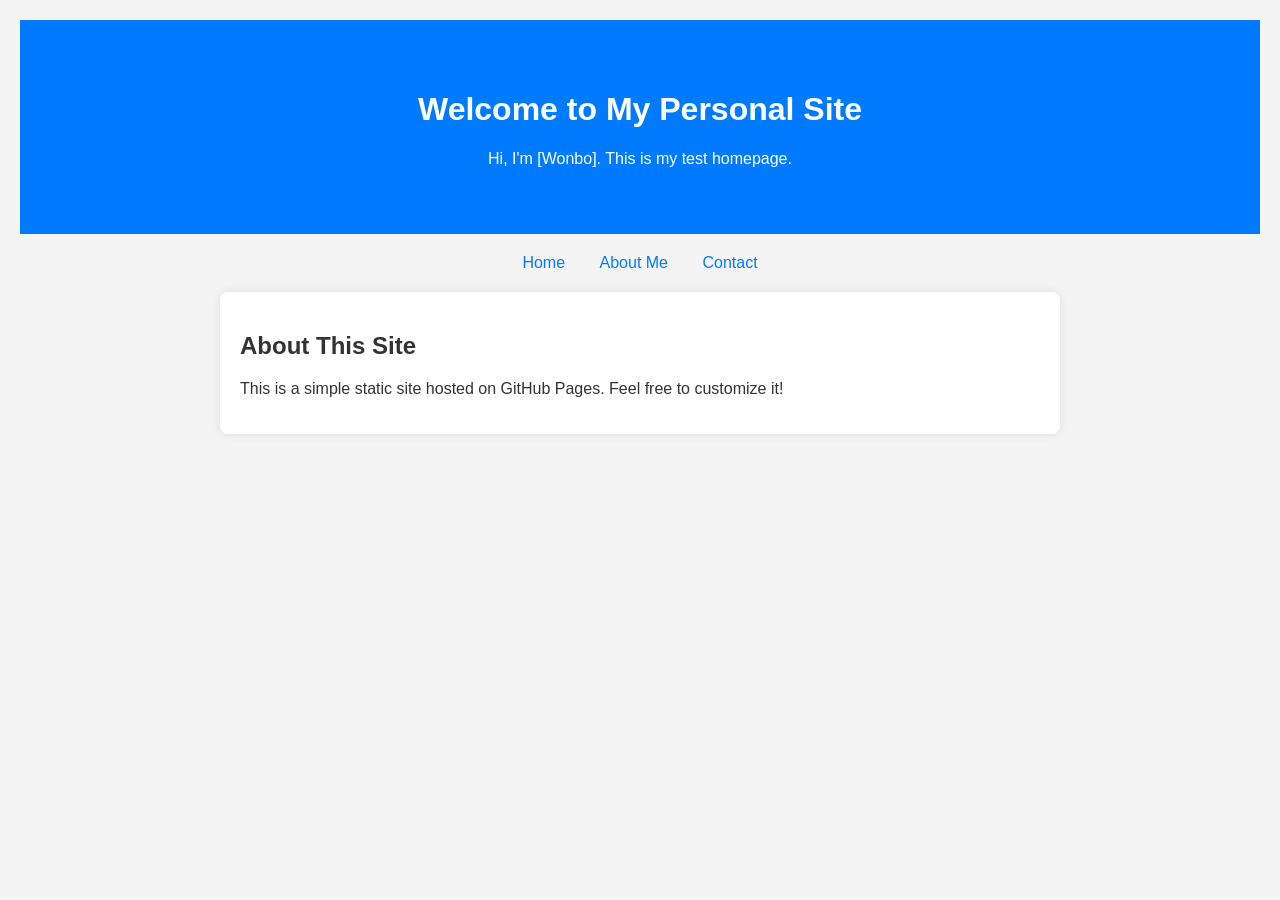
==== index.html @ 9be0847a "Initial commit: Added homepage and about page" ====
<!DOCTYPE html>
<html lang="en">
<head>
    <meta charset="UTF-8">
    <meta name="viewport" content="width=device-width, initial-scale=1.0">
    <title>My Personal Homepage</title>
    <style>
        body {
            font-family: Arial, sans-serif;
            margin: 0;
            padding: 20px;
            background-color: #f4f4f4;
            color: #333;
        }
        header {
            text-align: center;
            padding: 50px;
            background-color: #007bff;
            color: white;
        }
        nav {
            text-align: center;
            margin: 20px 0;
        }
        nav a {
            margin: 0 15px;
            text-decoration: none;
            color: #007bff;
        }
        section {
            max-width: 800px;
            margin: 0 auto;
            padding: 20px;
            background: white;
            border-radius: 8px;
            box-shadow: 0 0 10px rgba(0,0,0,0.1);
        }
    </style>
</head>
<body>
    <header>
        <h1>Welcome to My Personal Site</h1>
        <p>Hi, I'm [Wonbo]. This is my test homepage.</p>
    </header>
    <nav>
        <a href="index.html">Home</a>
        <a href="about.html">About Me</a>
        <a href="contact.html">Contact</a>
    </nav>
    <section>
        <h2>About This Site</h2>
        <p>This is a simple static site hosted on GitHub Pages. Feel free to customize it!</p>
    </section>
</body>
</html>
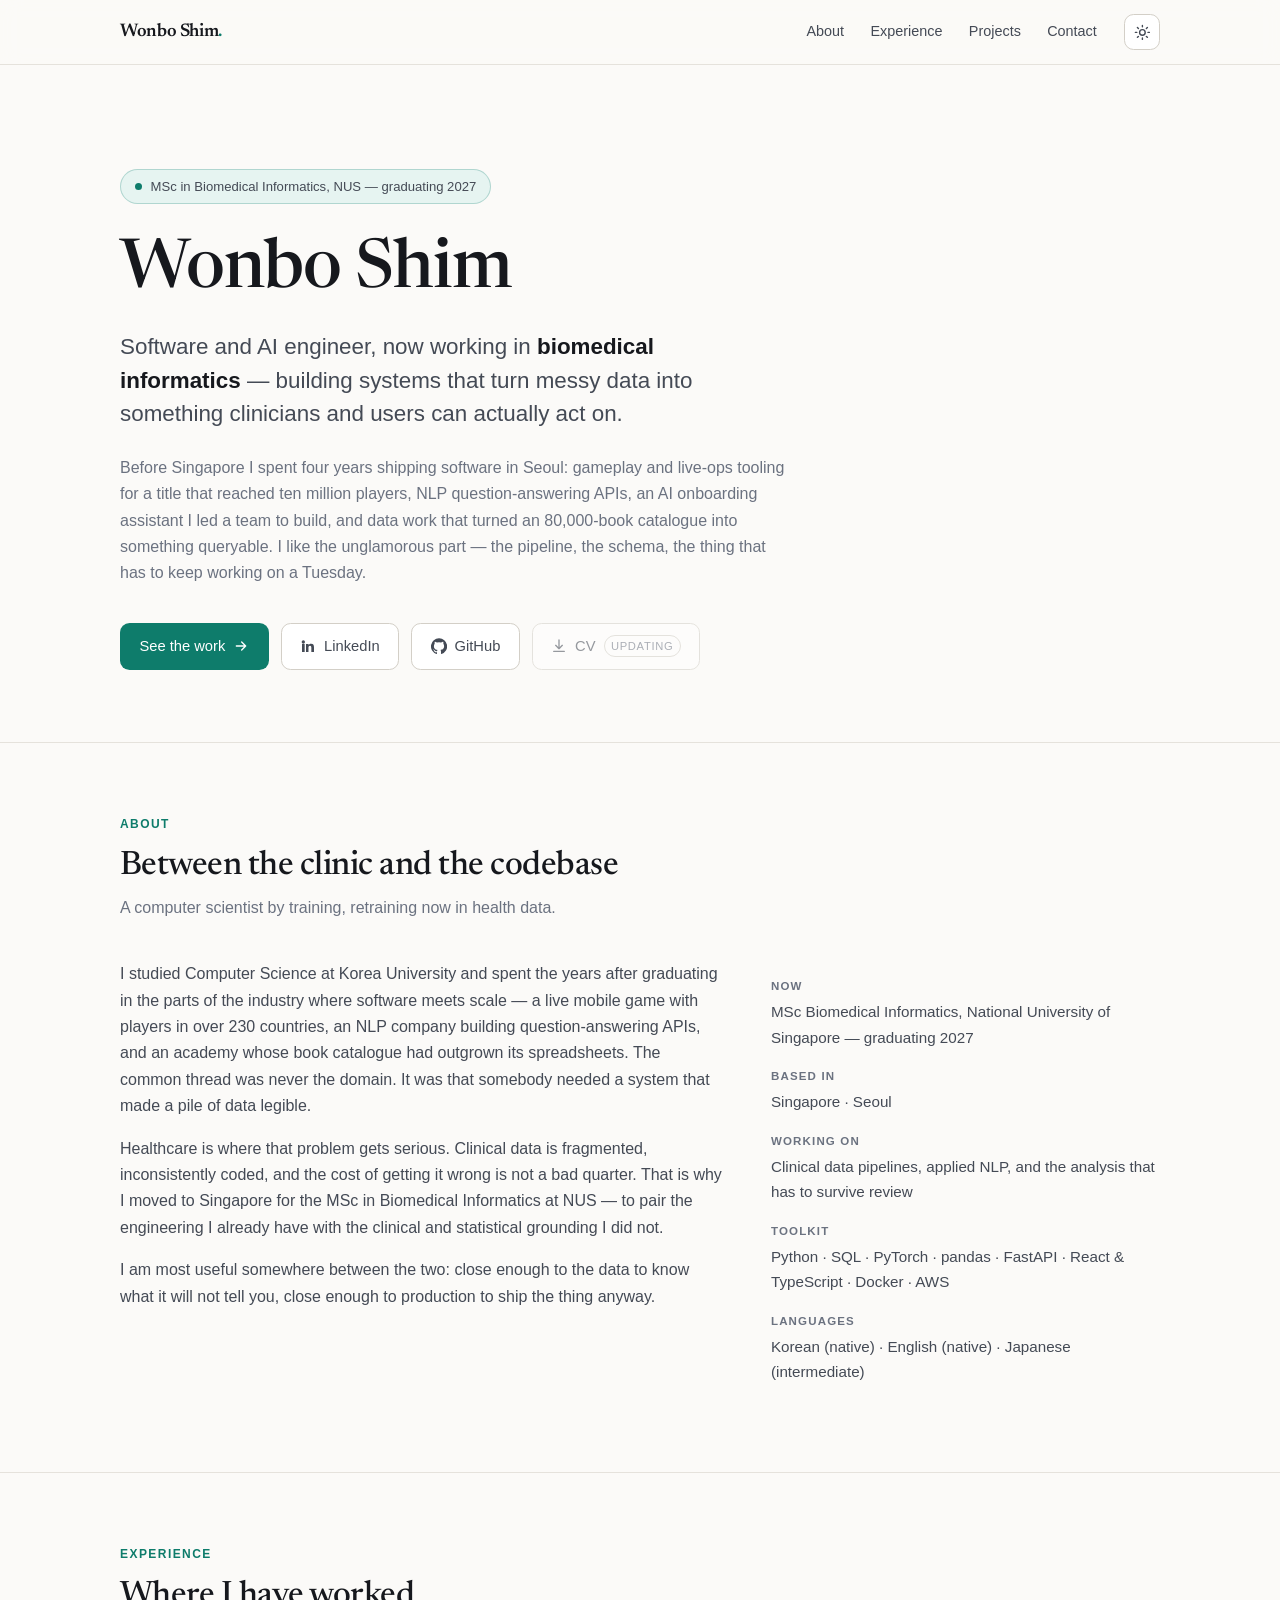
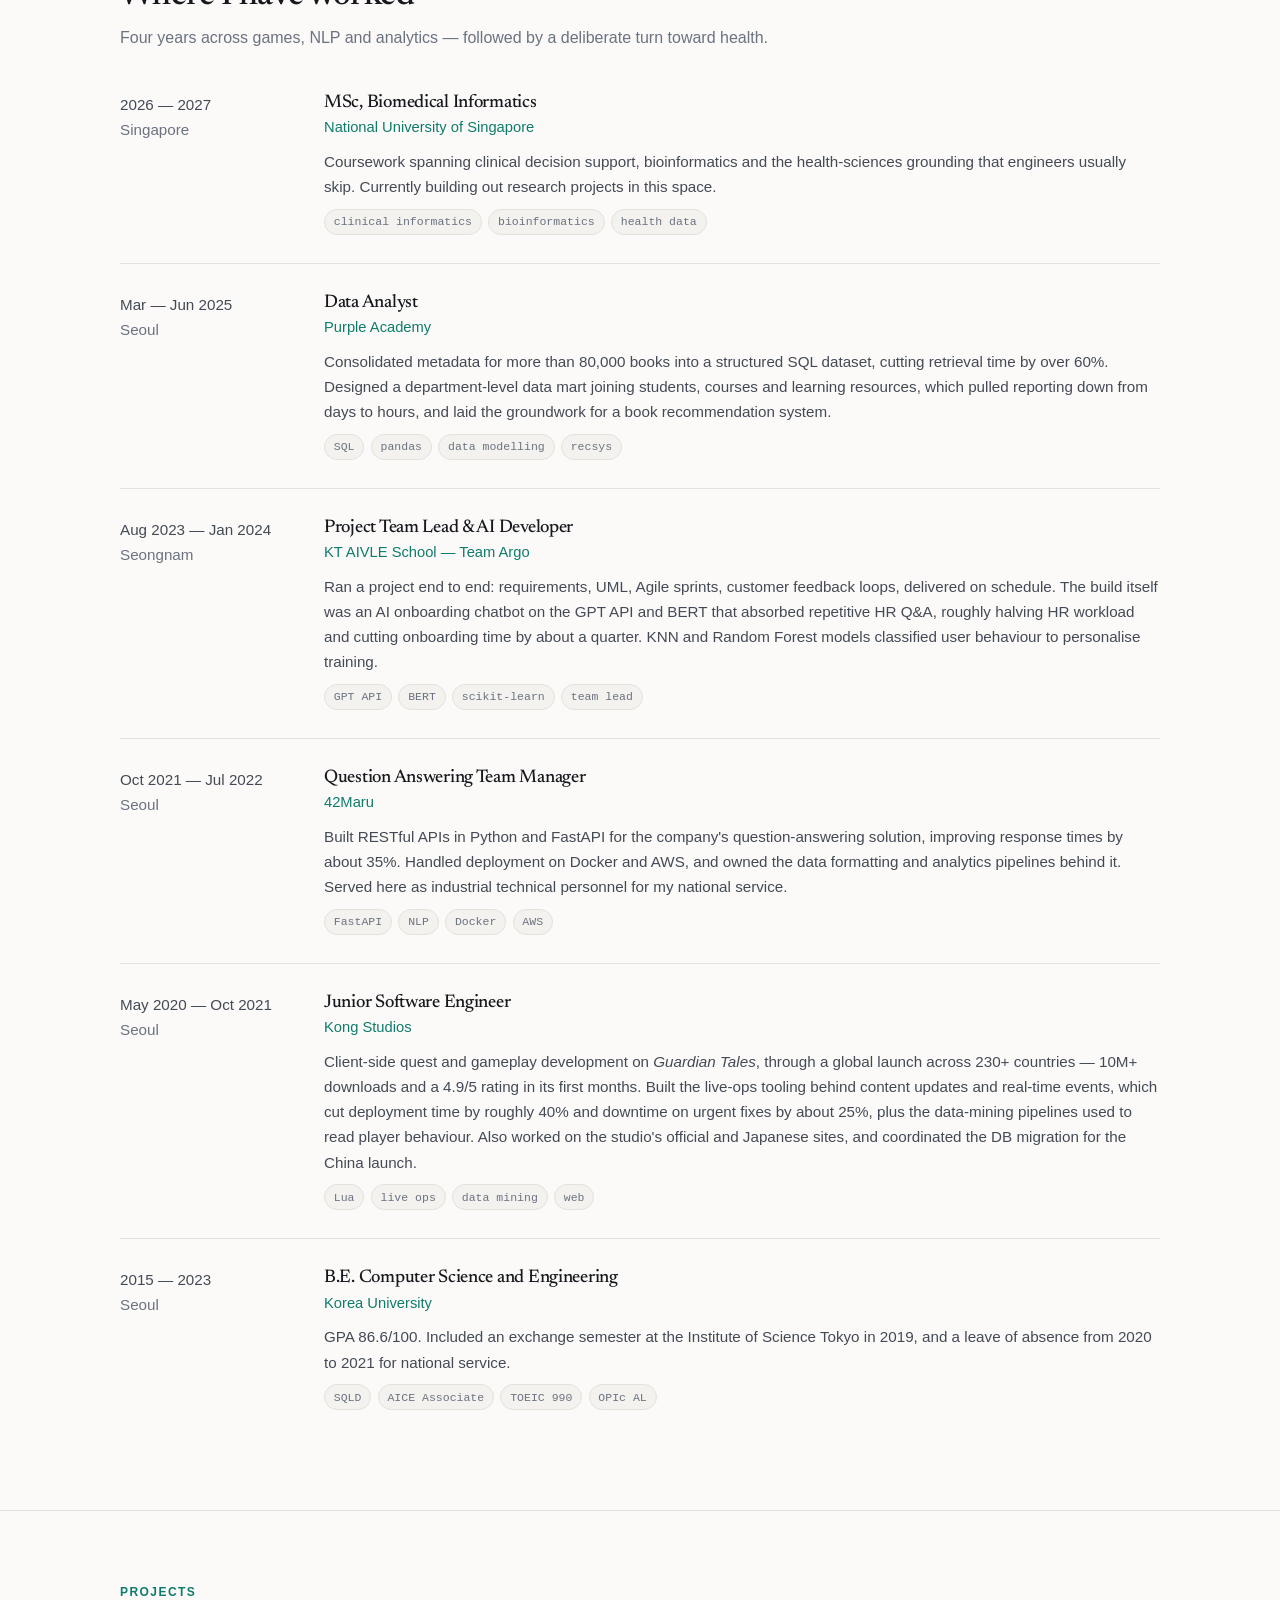
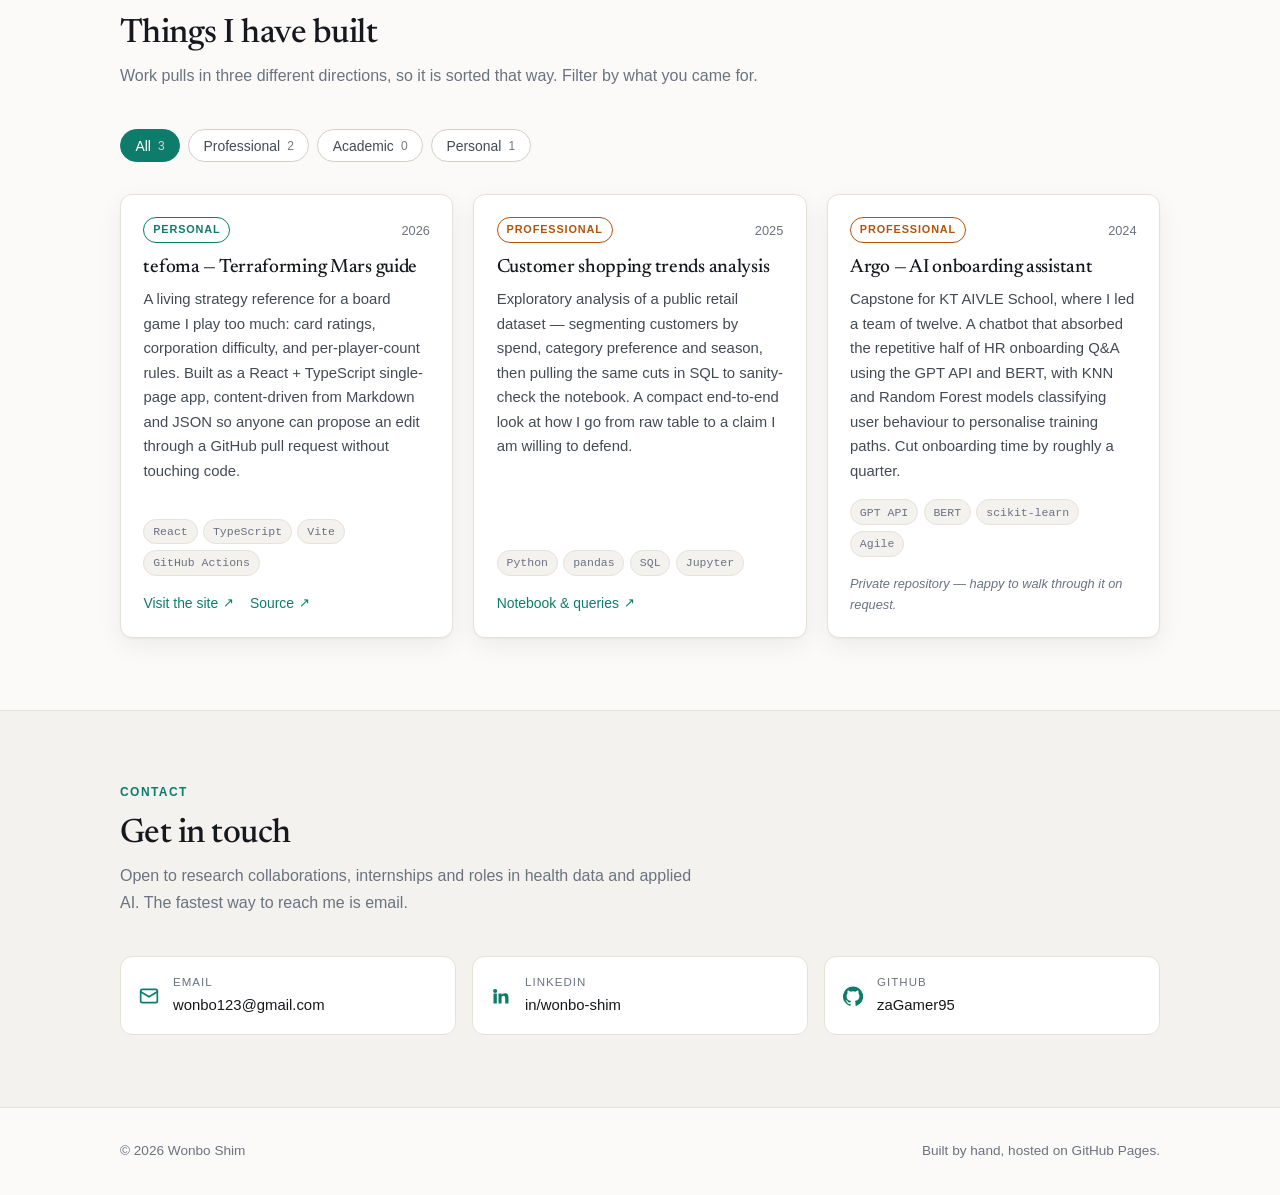
==== commit b49cb3d9: "Replace placeholder site with a real landing page The repo was still serving the GitHub Pages sample" ====
--- a/index.html
+++ b/index.html
@@ -1,55 +1,371 @@
 <!DOCTYPE html>
-<html lang="en">
+<html lang="en" data-theme="">
 <head>
-    <meta charset="UTF-8">
-    <meta name="viewport" content="width=device-width, initial-scale=1.0">
-    <title>My Personal Homepage</title>
-    <style>
-        body {
-            font-family: Arial, sans-serif;
-            margin: 0;
-            padding: 20px;
-            background-color: #f4f4f4;
-            color: #333;
-        }
-        header {
-            text-align: center;
-            padding: 50px;
-            background-color: #007bff;
-            color: white;
-        }
-        nav {
-            text-align: center;
-            margin: 20px 0;
-        }
-        nav a {
-            margin: 0 15px;
-            text-decoration: none;
-            color: #007bff;
-        }
-        section {
-            max-width: 800px;
-            margin: 0 auto;
-            padding: 20px;
-            background: white;
-            border-radius: 8px;
-            box-shadow: 0 0 10px rgba(0,0,0,0.1);
-        }
-    </style>
+<meta charset="UTF-8">
+<meta name="viewport" content="width=device-width, initial-scale=1.0">
+<title>Wonbo Shim — Software &amp; AI Engineer, Biomedical Informatics</title>
+<meta name="description" content="Wonbo Shim — software and AI engineer, currently an MSc student in Biomedical Informatics at the National University of Singapore. Projects, experience and contact.">
+<meta name="author" content="Wonbo Shim">
+<link rel="canonical" href="https://wonbo.site/">
+
+<meta property="og:type" content="website">
+<meta property="og:url" content="https://wonbo.site/">
+<meta property="og:title" content="Wonbo Shim — Software &amp; AI Engineer, Biomedical Informatics">
+<meta property="og:description" content="Software and AI engineer, currently an MSc student in Biomedical Informatics at NUS. Projects, experience and contact.">
+<meta name="twitter:card" content="summary">
+
+<link rel="icon" href="data:image/svg+xml,<svg xmlns='http://www.w3.org/2000/svg' viewBox='0 0 100 100'><rect width='100' height='100' rx='22' fill='%230e7c6b'/><text x='50' y='71' font-size='58' font-family='Georgia,serif' fill='white' text-anchor='middle'>W</text></svg>">
+
+<link rel="preconnect" href="https://fonts.googleapis.com">
+<link rel="preconnect" href="https://fonts.gstatic.com" crossorigin>
+<link href="https://fonts.googleapis.com/css2?family=Newsreader:opsz,wght@6..72,400;6..72,500;6..72,600&display=swap" rel="stylesheet">
+<link rel="stylesheet" href="style.css">
+
+<script>
+  /* Apply the saved theme before first paint so the page never flashes. */
+  try {
+    var t = localStorage.getItem('theme');
+    if (t === 'dark' || t === 'light') document.documentElement.dataset.theme = t;
+  } catch (e) {}
+</script>
 </head>
+
 <body>
-    <header>
-        <h1>Welcome to My Personal Site</h1>
-        <p>Hi, I'm [Wonbo]. This is my test homepage.</p>
-    </header>
-    <nav>
-        <a href="index.html">Home</a>
-        <a href="about.html">About Me</a>
-        <a href="contact.html">Contact</a>
+<a class="skip" href="#main">Skip to content</a>
+
+<header class="site-header">
+  <div class="wrap">
+    <a class="wordmark" href="/">Wonbo Shim<span class="dot">.</span></a>
+    <nav class="site-nav" aria-label="Primary">
+      <a href="#about">About</a>
+      <a href="#experience" data-optional>Experience</a>
+      <a href="#projects">Projects</a>
+      <a href="#contact">Contact</a>
     </nav>
-    <section>
-        <h2>About This Site</h2>
-        <p>This is a simple static site hosted on GitHub Pages. Feel free to customize it!</p>
-    </section>
+    <button class="theme-toggle" type="button" id="theme-toggle" aria-label="Switch between light and dark theme">
+      <svg class="icon-sun" viewBox="0 0 24 24" fill="none" stroke="currentColor" stroke-width="2" stroke-linecap="round" aria-hidden="true"><circle cx="12" cy="12" r="4"/><path d="M12 2v2M12 20v2M4.9 4.9l1.4 1.4M17.7 17.7l1.4 1.4M2 12h2M20 12h2M4.9 19.1l1.4-1.4M17.7 6.3l1.4-1.4"/></svg>
+      <svg class="icon-moon" viewBox="0 0 24 24" fill="none" stroke="currentColor" stroke-width="2" stroke-linecap="round" stroke-linejoin="round" aria-hidden="true"><path d="M21 12.8A9 9 0 1 1 11.2 3a7 7 0 0 0 9.8 9.8z"/></svg>
+    </button>
+  </div>
+</header>
+
+<main id="main">
+
+  <!-- ── hero ──────────────────────────────────────────── -->
+  <section class="hero">
+    <div class="wrap">
+      <p class="hero-status">
+        <span class="pulse" aria-hidden="true"></span>
+        MSc in Biomedical Informatics, NUS — graduating 2027
+      </p>
+
+      <h1>Wonbo Shim</h1>
+
+      <p class="hero-headline">
+        Software and AI engineer, now working in <strong>biomedical informatics</strong> —
+        building systems that turn messy data into something clinicians and users
+        can actually act on.
+      </p>
+
+      <p class="hero-intro">
+        Before Singapore I spent four years shipping software in Seoul: gameplay and
+        live-ops tooling for a title that reached ten million players, NLP question-answering
+        APIs, an AI onboarding assistant I led a team to build, and data work that turned
+        an 80,000-book catalogue into something queryable. I like the unglamorous part —
+        the pipeline, the schema, the thing that has to keep working on a Tuesday.
+      </p>
+
+      <div class="hero-actions">
+        <a class="btn btn-primary" href="#projects">
+          See the work
+          <svg viewBox="0 0 24 24" fill="none" stroke="currentColor" stroke-width="2" stroke-linecap="round" stroke-linejoin="round" aria-hidden="true"><path d="M5 12h14M13 6l6 6-6 6"/></svg>
+        </a>
+        <a class="btn btn-ghost" href="https://www.linkedin.com/in/wonbo-shim/" target="_blank" rel="noopener">
+          <svg viewBox="0 0 24 24" fill="currentColor" aria-hidden="true"><path d="M4.98 3.5a2.5 2.5 0 1 1 0 5 2.5 2.5 0 0 1 0-5zM3 9h4v12H3zM9 9h3.8v1.7h.05c.53-1 1.83-2.05 3.76-2.05C20.4 8.65 21 11 21 14.1V21h-4v-6.1c0-1.45-.03-3.3-2-3.3-2 0-2.3 1.57-2.3 3.2V21H9z"/></svg>
+          LinkedIn
+        </a>
+        <a class="btn btn-ghost" href="https://github.com/zaGamer95" target="_blank" rel="noopener">
+          <svg viewBox="0 0 24 24" fill="currentColor" aria-hidden="true"><path d="M12 .5a12 12 0 0 0-3.79 23.4c.6.11.82-.26.82-.58v-2c-3.34.73-4.04-1.6-4.04-1.6-.55-1.4-1.34-1.77-1.34-1.77-1.09-.74.08-.73.08-.73 1.2.09 1.84 1.24 1.84 1.24 1.07 1.83 2.81 1.3 3.5 1 .1-.78.42-1.3.76-1.6-2.67-.3-5.47-1.33-5.47-5.93 0-1.31.47-2.38 1.24-3.22-.13-.3-.54-1.52.11-3.18 0 0 1-.32 3.3 1.23a11.5 11.5 0 0 1 6 0c2.3-1.55 3.3-1.23 3.3-1.23.65 1.66.24 2.88.12 3.18.77.84 1.23 1.91 1.23 3.22 0 4.61-2.8 5.63-5.48 5.92.43.37.81 1.1.81 2.22v3.29c0 .32.22.7.83.58A12 12 0 0 0 12 .5z"/></svg>
+          GitHub
+        </a>
+        <!-- TODO: drop cv.pdf in the repo root, then swap the two lines below. -->
+        <span class="btn btn-ghost" aria-disabled="true">
+          <svg viewBox="0 0 24 24" fill="none" stroke="currentColor" stroke-width="2" stroke-linecap="round" stroke-linejoin="round" aria-hidden="true"><path d="M12 3v12M7 11l5 5 5-5M4 20h16"/></svg>
+          CV <span class="soon">Updating</span>
+        </span>
+        <!-- <a class="btn btn-ghost" href="cv.pdf">Download CV</a> -->
+      </div>
+    </div>
+  </section>
+
+  <!-- ── about ─────────────────────────────────────────── -->
+  <section id="about">
+    <div class="wrap">
+      <p class="eyebrow">About</p>
+      <h2 class="section-title">Between the clinic and the codebase</h2>
+      <p class="section-lede">
+        A computer scientist by training, retraining now in health data.
+      </p>
+
+      <div class="about-grid">
+        <div class="about-body">
+          <p>
+            I studied Computer Science at Korea University and spent the years after
+            graduating in the parts of the industry where software meets scale — a live
+            mobile game with players in over 230 countries, an NLP company building
+            question-answering APIs, and an academy whose book catalogue had outgrown its
+            spreadsheets. The common thread was never the domain. It was that somebody
+            needed a system that made a pile of data legible.
+          </p>
+          <p>
+            Healthcare is where that problem gets serious. Clinical data is fragmented,
+            inconsistently coded, and the cost of getting it wrong is not a bad quarter.
+            That is why I moved to Singapore for the MSc in Biomedical Informatics at NUS —
+            to pair the engineering I already have with the clinical and statistical
+            grounding I did not.
+          </p>
+          <p>
+            I am most useful somewhere between the two: close enough to the data to know
+            what it will not tell you, close enough to production to ship the thing anyway.
+          </p>
+        </div>
+
+        <dl class="facts">
+          <div class="fact">
+            <dt>Now</dt>
+            <dd>MSc Biomedical Informatics, National University of Singapore — graduating 2027</dd>
+          </div>
+          <div class="fact">
+            <dt>Based in</dt>
+            <dd>Singapore · Seoul</dd>
+          </div>
+          <div class="fact">
+            <dt>Working on</dt>
+            <dd>Clinical data pipelines, applied NLP, and the analysis that has to survive review</dd>
+          </div>
+          <div class="fact">
+            <dt>Toolkit</dt>
+            <dd>Python · SQL · PyTorch · pandas · FastAPI · React &amp; TypeScript · Docker · AWS</dd>
+          </div>
+          <div class="fact">
+            <dt>Languages</dt>
+            <dd>Korean (native) · English (native) · Japanese (intermediate)</dd>
+          </div>
+        </dl>
+      </div>
+    </div>
+  </section>
+
+  <!-- ── experience ────────────────────────────────────── -->
+  <section id="experience">
+    <div class="wrap">
+      <p class="eyebrow">Experience</p>
+      <h2 class="section-title">Where I have worked</h2>
+      <p class="section-lede">
+        Four years across games, NLP and analytics — followed by a deliberate turn
+        toward health.
+      </p>
+
+      <div class="timeline">
+
+        <article class="role">
+          <p class="role-when">2026 — 2027<span class="where">Singapore</span></p>
+          <div>
+            <h3>MSc, Biomedical Informatics</h3>
+            <p class="org">National University of Singapore</p>
+            <p>
+              Coursework spanning clinical decision support, bioinformatics and the
+              health-sciences grounding that engineers usually skip. Currently building
+              out research projects in this space.
+            </p>
+            <div class="role-tags">
+              <span class="tag">clinical informatics</span>
+              <span class="tag">bioinformatics</span>
+              <span class="tag">health data</span>
+            </div>
+          </div>
+        </article>
+
+        <article class="role">
+          <p class="role-when">Mar — Jun 2025<span class="where">Seoul</span></p>
+          <div>
+            <h3>Data Analyst</h3>
+            <p class="org">Purple Academy</p>
+            <p>
+              Consolidated metadata for more than 80,000 books into a structured SQL
+              dataset, cutting retrieval time by over 60%. Designed a department-level
+              data mart joining students, courses and learning resources, which pulled
+              reporting down from days to hours, and laid the groundwork for a book
+              recommendation system.
+            </p>
+            <div class="role-tags">
+              <span class="tag">SQL</span>
+              <span class="tag">pandas</span>
+              <span class="tag">data modelling</span>
+              <span class="tag">recsys</span>
+            </div>
+          </div>
+        </article>
+
+        <article class="role">
+          <p class="role-when">Aug 2023 — Jan 2024<span class="where">Seongnam</span></p>
+          <div>
+            <h3>Project Team Lead &amp; AI Developer</h3>
+            <p class="org">KT AIVLE School — Team Argo</p>
+            <p>
+              Ran a project end to end: requirements, UML, Agile sprints, customer
+              feedback loops, delivered on schedule. The build itself was an AI onboarding
+              chatbot on the GPT API and BERT that absorbed repetitive HR Q&amp;A, roughly
+              halving HR workload and cutting onboarding time by about a quarter. KNN and
+              Random Forest models classified user behaviour to personalise training.
+            </p>
+            <div class="role-tags">
+              <span class="tag">GPT API</span>
+              <span class="tag">BERT</span>
+              <span class="tag">scikit-learn</span>
+              <span class="tag">team lead</span>
+            </div>
+          </div>
+        </article>
+
+        <article class="role">
+          <p class="role-when">Oct 2021 — Jul 2022<span class="where">Seoul</span></p>
+          <div>
+            <h3>Question Answering Team Manager</h3>
+            <p class="org">42Maru</p>
+            <p>
+              Built RESTful APIs in Python and FastAPI for the company's question-answering
+              solution, improving response times by about 35%. Handled deployment on Docker
+              and AWS, and owned the data formatting and analytics pipelines behind it.
+              Served here as industrial technical personnel for my national service.
+            </p>
+            <div class="role-tags">
+              <span class="tag">FastAPI</span>
+              <span class="tag">NLP</span>
+              <span class="tag">Docker</span>
+              <span class="tag">AWS</span>
+            </div>
+          </div>
+        </article>
+
+        <article class="role">
+          <p class="role-when">May 2020 — Oct 2021<span class="where">Seoul</span></p>
+          <div>
+            <h3>Junior Software Engineer</h3>
+            <p class="org">Kong Studios</p>
+            <p>
+              Client-side quest and gameplay development on <em>Guardian Tales</em>, through
+              a global launch across 230+ countries — 10M+ downloads and a 4.9/5 rating in
+              its first months. Built the live-ops tooling behind content updates and
+              real-time events, which cut deployment time by roughly 40% and downtime on
+              urgent fixes by about 25%, plus the data-mining pipelines used to read player
+              behaviour. Also worked on the studio's official and Japanese sites, and
+              coordinated the DB migration for the China launch.
+            </p>
+            <div class="role-tags">
+              <span class="tag">Lua</span>
+              <span class="tag">live ops</span>
+              <span class="tag">data mining</span>
+              <span class="tag">web</span>
+            </div>
+          </div>
+        </article>
+
+        <article class="role">
+          <p class="role-when">2015 — 2023<span class="where">Seoul</span></p>
+          <div>
+            <h3>B.E. Computer Science and Engineering</h3>
+            <p class="org">Korea University</p>
+            <p>
+              GPA 86.6/100. Included an exchange semester at the Institute of Science Tokyo
+              in 2019, and a leave of absence from 2020 to 2021 for national service.
+            </p>
+            <div class="role-tags">
+              <span class="tag">SQLD</span>
+              <span class="tag">AICE Associate</span>
+              <span class="tag">TOEIC 990</span>
+              <span class="tag">OPIc AL</span>
+            </div>
+          </div>
+        </article>
+
+      </div>
+    </div>
+  </section>
+
+  <!-- ── projects ──────────────────────────────────────── -->
+  <section id="projects">
+    <div class="wrap">
+      <p class="eyebrow">Projects</p>
+      <h2 class="section-title">Things I have built</h2>
+      <p class="section-lede">
+        Work pulls in three different directions, so it is sorted that way. Filter by
+        what you came for.
+      </p>
+
+      <div class="filters" role="group" aria-label="Filter projects by category" id="filters"></div>
+      <p class="filter-note" id="filter-note"></p>
+
+      <div class="project-grid" id="project-grid" aria-live="polite"></div>
+
+      <div class="more-wrap" id="more-wrap" hidden>
+        <button class="btn btn-ghost" type="button" id="more-btn"></button>
+      </div>
+    </div>
+  </section>
+
+  <!-- ── contact ───────────────────────────────────────── -->
+  <section id="contact" class="contact">
+    <div class="wrap">
+      <p class="eyebrow">Contact</p>
+      <h2 class="section-title">Get in touch</h2>
+      <p class="section-lede contact-lede">
+        Open to research collaborations, internships and roles in health data and
+        applied AI. The fastest way to reach me is email.
+      </p>
+
+      <ul class="contact-list">
+        <li>
+          <a id="email-link" href="#">
+            <svg viewBox="0 0 24 24" fill="none" stroke="currentColor" stroke-width="2" stroke-linecap="round" stroke-linejoin="round" aria-hidden="true"><rect x="2" y="4" width="20" height="16" rx="2"/><path d="m2 7 10 6 10-6"/></svg>
+            <span>
+              <span class="label">Email</span>
+              <span class="value" id="email-text">wonbo123 [at] gmail.com</span>
+            </span>
+          </a>
+        </li>
+        <li>
+          <a href="https://www.linkedin.com/in/wonbo-shim/" target="_blank" rel="noopener">
+            <svg viewBox="0 0 24 24" fill="currentColor" aria-hidden="true"><path d="M4.98 3.5a2.5 2.5 0 1 1 0 5 2.5 2.5 0 0 1 0-5zM3 9h4v12H3zM9 9h3.8v1.7h.05c.53-1 1.83-2.05 3.76-2.05C20.4 8.65 21 11 21 14.1V21h-4v-6.1c0-1.45-.03-3.3-2-3.3-2 0-2.3 1.57-2.3 3.2V21H9z"/></svg>
+            <span>
+              <span class="label">LinkedIn</span>
+              <span class="value">in/wonbo-shim</span>
+            </span>
+          </a>
+        </li>
+        <li>
+          <a href="https://github.com/zaGamer95" target="_blank" rel="noopener">
+            <svg viewBox="0 0 24 24" fill="currentColor" aria-hidden="true"><path d="M12 .5a12 12 0 0 0-3.79 23.4c.6.11.82-.26.82-.58v-2c-3.34.73-4.04-1.6-4.04-1.6-.55-1.4-1.34-1.77-1.34-1.77-1.09-.74.08-.73.08-.73 1.2.09 1.84 1.24 1.84 1.24 1.07 1.83 2.81 1.3 3.5 1 .1-.78.42-1.3.76-1.6-2.67-.3-5.47-1.33-5.47-5.93 0-1.31.47-2.38 1.24-3.22-.13-.3-.54-1.52.11-3.18 0 0 1-.32 3.3 1.23a11.5 11.5 0 0 1 6 0c2.3-1.55 3.3-1.23 3.3-1.23.65 1.66.24 2.88.12 3.18.77.84 1.23 1.91 1.23 3.22 0 4.61-2.8 5.63-5.48 5.92.43.37.81 1.1.81 2.22v3.29c0 .32.22.7.83.58A12 12 0 0 0 12 .5z"/></svg>
+            <span>
+              <span class="label">GitHub</span>
+              <span class="value">zaGamer95</span>
+            </span>
+          </a>
+        </li>
+      </ul>
+    </div>
+  </section>
+
+</main>
+
+<footer class="site-footer">
+  <div class="wrap">
+    <span>© <span id="year">2026</span> Wonbo Shim</span>
+    <span class="spacer">Built by hand, hosted on GitHub Pages.</span>
+  </div>
+</footer>
+
+<script src="projects.js"></script>
+<script src="main.js"></script>
 </body>
-</html>+</html>
--- a/style.css
+++ b/style.css
@@ -0,0 +1,456 @@
+/* ============================================================
+   wonbo.site — personal landing page
+   Light-first palette with a manual + system dark mode.
+   No build step, no dependencies. Edit freely.
+   ============================================================ */
+
+:root {
+  --bg:            #fbfaf8;
+  --bg-alt:        #f4f2ee;
+  --surface:       #ffffff;
+  --text:          #16181d;
+  --text-soft:     #444a55;
+  --muted:         #6b7280;
+  --line:          #e5e2dc;
+  --line-strong:   #d3cfc7;
+
+  --accent:        #0e7c6b;
+  --accent-strong: #0a5c50;
+  --accent-wash:   #e6f4f1;
+
+  --font-display: 'Newsreader', Georgia, 'Times New Roman', serif;
+  --font-body: -apple-system, BlinkMacSystemFont, 'Segoe UI', 'Helvetica Neue',
+    'Apple SD Gothic Neo', 'Noto Sans KR', Arial, sans-serif;
+  --font-mono: ui-monospace, SFMono-Regular, 'SF Mono', Menlo, Consolas, monospace;
+
+  --wrap: 68rem;
+  --radius: 0.75rem;
+  --shadow: 0 1px 2px rgba(16, 18, 22, 0.04), 0 8px 24px rgba(16, 18, 22, 0.06);
+  --shadow-lift: 0 2px 4px rgba(16, 18, 22, 0.06), 0 14px 36px rgba(16, 18, 22, 0.10);
+
+  color-scheme: light;
+}
+
+@media (prefers-color-scheme: dark) {
+  :root:not([data-theme='light']) {
+    --bg:            #0e1013;
+    --bg-alt:        #14171c;
+    --surface:       #171a20;
+    --text:          #e9eaec;
+    --text-soft:     #c2c6cd;
+    --muted:         #939aa6;
+    --line:          #262b33;
+    --line-strong:   #333a44;
+
+    --accent:        #3fcfb6;
+    --accent-strong: #6fe0cc;
+    --accent-wash:   #14312c;
+
+    --shadow: 0 1px 2px rgba(0, 0, 0, 0.4), 0 8px 24px rgba(0, 0, 0, 0.35);
+    --shadow-lift: 0 2px 4px rgba(0, 0, 0, 0.45), 0 14px 36px rgba(0, 0, 0, 0.5);
+
+    color-scheme: dark;
+  }
+}
+
+:root[data-theme='dark'] {
+  --bg:            #0e1013;
+  --bg-alt:        #14171c;
+  --surface:       #171a20;
+  --text:          #e9eaec;
+  --text-soft:     #c2c6cd;
+  --muted:         #939aa6;
+  --line:          #262b33;
+  --line-strong:   #333a44;
+
+  --accent:        #3fcfb6;
+  --accent-strong: #6fe0cc;
+  --accent-wash:   #14312c;
+
+  --shadow: 0 1px 2px rgba(0, 0, 0, 0.4), 0 8px 24px rgba(0, 0, 0, 0.35);
+  --shadow-lift: 0 2px 4px rgba(0, 0, 0, 0.45), 0 14px 36px rgba(0, 0, 0, 0.5);
+
+  color-scheme: dark;
+}
+
+/* ── base ─────────────────────────────────────────────────── */
+
+*, *::before, *::after { box-sizing: border-box; }
+
+html { scroll-behavior: smooth; scroll-padding-top: 5.5rem; }
+
+body {
+  margin: 0;
+  background: var(--bg);
+  color: var(--text);
+  font-family: var(--font-body);
+  font-size: 1rem;
+  line-height: 1.65;
+  -webkit-font-smoothing: antialiased;
+  -webkit-text-size-adjust: 100%;
+}
+
+h1, h2, h3, h4 {
+  font-family: var(--font-display);
+  font-weight: 500;
+  line-height: 1.15;
+  letter-spacing: -0.015em;
+  margin: 0;
+}
+
+p { margin: 0 0 1rem; }
+p:last-child { margin-bottom: 0; }
+
+a { color: var(--accent); text-decoration-thickness: 1px; text-underline-offset: 3px; }
+a:hover { color: var(--accent-strong); }
+
+img { max-width: 100%; height: auto; }
+
+:focus-visible {
+  outline: 2px solid var(--accent);
+  outline-offset: 3px;
+  border-radius: 4px;
+}
+
+.wrap { width: 100%; max-width: var(--wrap); margin: 0 auto; padding: 0 1.5rem; }
+
+.skip {
+  position: absolute; left: -9999px; top: 0;
+  background: var(--accent); color: #fff;
+  padding: 0.75rem 1.25rem; border-radius: 0 0 var(--radius) 0; z-index: 100;
+}
+.skip:focus { left: 0; }
+
+/* ── header ───────────────────────────────────────────────── */
+
+.site-header {
+  position: sticky; top: 0; z-index: 50;
+  background: color-mix(in srgb, var(--bg) 88%, transparent);
+  backdrop-filter: saturate(1.6) blur(10px);
+  -webkit-backdrop-filter: saturate(1.6) blur(10px);
+  border-bottom: 1px solid var(--line);
+}
+
+.site-header .wrap {
+  display: flex; align-items: center; gap: 1rem;
+  min-height: 4rem;
+}
+
+.wordmark {
+  font-family: var(--font-display);
+  font-size: 1.15rem; font-weight: 600;
+  color: var(--text); text-decoration: none;
+  letter-spacing: -0.02em;
+  margin-right: auto;
+}
+.wordmark:hover { color: var(--accent); }
+.wordmark .dot { color: var(--accent); }
+
+.site-nav { display: flex; gap: 0.25rem; }
+.site-nav a {
+  color: var(--text-soft); text-decoration: none;
+  font-size: 0.9rem; padding: 0.4rem 0.7rem; border-radius: 0.5rem;
+}
+.site-nav a:hover { color: var(--text); background: var(--bg-alt); }
+
+.theme-toggle {
+  display: grid; place-items: center;
+  width: 2.25rem; height: 2.25rem; flex: none;
+  border: 1px solid var(--line-strong); border-radius: 0.6rem;
+  background: var(--surface); color: var(--text-soft);
+  cursor: pointer; padding: 0;
+}
+.theme-toggle:hover { color: var(--accent); border-color: var(--accent); }
+.theme-toggle svg { width: 1.05rem; height: 1.05rem; }
+:root[data-theme='dark'] .icon-sun,
+.icon-moon { display: none; }
+:root[data-theme='dark'] .icon-moon { display: block; }
+@media (prefers-color-scheme: dark) {
+  :root:not([data-theme='light']) .icon-sun { display: none; }
+  :root:not([data-theme='light']) .icon-moon { display: block; }
+  :root[data-theme='light'] .icon-sun { display: block; }
+}
+
+@media (max-width: 640px) {
+  .site-nav a[data-optional] { display: none; }
+}
+
+/* ── sections ─────────────────────────────────────────────── */
+
+section { padding: 4.5rem 0; }
+section + section { border-top: 1px solid var(--line); }
+
+.eyebrow {
+  font-size: 0.75rem; font-weight: 600; letter-spacing: 0.12em;
+  text-transform: uppercase; color: var(--accent);
+  margin: 0 0 0.75rem;
+}
+
+.section-title { font-size: clamp(1.6rem, 3.4vw, 2.1rem); margin-bottom: 0.6rem; }
+.section-lede { color: var(--muted); max-width: 46rem; margin-bottom: 2.5rem; }
+
+/* ── hero ─────────────────────────────────────────────────── */
+
+.hero { padding: clamp(3.5rem, 9vw, 6.5rem) 0 4.5rem; }
+
+.hero-status {
+  display: inline-flex; align-items: center; gap: 0.55rem;
+  font-size: 0.82rem; color: var(--text-soft);
+  background: var(--accent-wash);
+  border: 1px solid color-mix(in srgb, var(--accent) 25%, transparent);
+  padding: 0.35rem 0.85rem; border-radius: 999px;
+  margin-bottom: 1.75rem;
+}
+.hero-status .pulse {
+  width: 0.45rem; height: 0.45rem; border-radius: 50%;
+  background: var(--accent); flex: none;
+  box-shadow: 0 0 0 0 color-mix(in srgb, var(--accent) 60%, transparent);
+  animation: pulse 2.6s ease-out infinite;
+}
+@keyframes pulse {
+  70% { box-shadow: 0 0 0 0.5rem transparent; }
+  100% { box-shadow: 0 0 0 0 transparent; }
+}
+
+.hero h1 {
+  font-size: clamp(2.6rem, 7.5vw, 4.25rem);
+  margin-bottom: 1.25rem;
+}
+
+.hero-headline {
+  font-size: clamp(1.1rem, 2.4vw, 1.4rem);
+  color: var(--text-soft); line-height: 1.5;
+  max-width: 40rem; margin-bottom: 1.5rem;
+}
+.hero-headline strong { color: var(--text); font-weight: 600; }
+
+.hero-intro { color: var(--muted); max-width: 42rem; margin-bottom: 2.25rem; }
+
+.hero-actions { display: flex; flex-wrap: wrap; gap: 0.75rem; align-items: center; }
+
+.btn {
+  display: inline-flex; align-items: center; gap: 0.5rem;
+  font-size: 0.92rem; font-weight: 500;
+  padding: 0.65rem 1.15rem; border-radius: 0.6rem;
+  text-decoration: none; border: 1px solid transparent; cursor: pointer;
+  font-family: inherit;
+}
+.btn svg { width: 1rem; height: 1rem; flex: none; }
+.btn-primary { background: var(--accent); color: #fff; }
+.btn-primary:hover { background: var(--accent-strong); color: #fff; }
+:root[data-theme='dark'] .btn-primary,
+:root[data-theme='dark'] .btn-primary:hover { color: #08221e; }
+@media (prefers-color-scheme: dark) {
+  :root:not([data-theme='light']) .btn-primary,
+  :root:not([data-theme='light']) .btn-primary:hover { color: #08221e; }
+}
+.btn-ghost {
+  background: var(--surface); color: var(--text-soft); border-color: var(--line-strong);
+}
+.btn-ghost:hover { color: var(--text); border-color: var(--accent); }
+
+.btn[aria-disabled='true'] {
+  opacity: 0.55; cursor: not-allowed; pointer-events: none;
+}
+.btn .soon {
+  font-size: 0.7rem; letter-spacing: 0.06em; text-transform: uppercase;
+  color: var(--muted); border: 1px solid var(--line-strong);
+  border-radius: 999px; padding: 0.05rem 0.4rem;
+}
+
+/* ── about ────────────────────────────────────────────────── */
+
+.about-grid {
+  display: grid; grid-template-columns: minmax(0, 1.55fr) minmax(0, 1fr);
+  gap: 3rem;
+}
+@media (max-width: 800px) { .about-grid { grid-template-columns: 1fr; gap: 2.25rem; } }
+
+.about-body p { color: var(--text-soft); }
+
+.facts { display: grid; gap: 1.1rem; align-content: start; }
+.fact dt {
+  font-size: 0.72rem; font-weight: 600; letter-spacing: 0.1em;
+  text-transform: uppercase; color: var(--muted); margin-bottom: 0.2rem;
+}
+.fact dd { margin: 0; color: var(--text-soft); font-size: 0.95rem; }
+
+/* ── experience ───────────────────────────────────────────── */
+
+.timeline { display: grid; gap: 0; }
+
+.role {
+  display: grid; grid-template-columns: 11rem minmax(0, 1fr);
+  gap: 1.75rem; padding: 1.75rem 0;
+  border-top: 1px solid var(--line);
+}
+.role:first-child { border-top: none; padding-top: 0; }
+@media (max-width: 720px) {
+  .role { grid-template-columns: 1fr; gap: 0.5rem; }
+}
+
+.role-when { font-size: 0.85rem; color: var(--muted); font-variant-numeric: tabular-nums; }
+.role-when .where { display: block; color: var(--muted); }
+
+.role h3 { font-size: 1.15rem; margin-bottom: 0.15rem; }
+.role .org { font-size: 0.92rem; color: var(--accent); margin-bottom: 0.6rem; }
+.role p { color: var(--text-soft); font-size: 0.95rem; margin-bottom: 0.6rem; }
+
+.role-tags { display: flex; flex-wrap: wrap; gap: 0.4rem; }
+
+.tag {
+  font-size: 0.72rem; color: var(--muted);
+  background: var(--bg-alt); border: 1px solid var(--line);
+  padding: 0.15rem 0.55rem; border-radius: 999px;
+  font-family: var(--font-mono);
+}
+
+/* ── projects ─────────────────────────────────────────────── */
+
+.filters {
+  display: flex; flex-wrap: wrap; gap: 0.5rem;
+  margin-bottom: 2rem;
+}
+
+.filter {
+  font-family: inherit; font-size: 0.87rem;
+  padding: 0.45rem 0.9rem; border-radius: 999px;
+  border: 1px solid var(--line-strong); background: var(--surface);
+  color: var(--text-soft); cursor: pointer;
+  display: inline-flex; align-items: center; gap: 0.45rem;
+}
+.filter:hover { border-color: var(--accent); color: var(--text); }
+.filter[aria-pressed='true'] {
+  background: var(--accent); border-color: var(--accent); color: #fff;
+}
+:root[data-theme='dark'] .filter[aria-pressed='true'] { color: #08221e; }
+@media (prefers-color-scheme: dark) {
+  :root:not([data-theme='light']) .filter[aria-pressed='true'] { color: #08221e; }
+}
+.filter .count {
+  font-size: 0.75rem; font-variant-numeric: tabular-nums; opacity: 0.75;
+}
+
+.filter-note { color: var(--muted); font-size: 0.87rem; margin: -1.25rem 0 2rem; }
+
+.project-grid {
+  display: grid; grid-template-columns: repeat(auto-fill, minmax(min(100%, 20rem), 1fr));
+  gap: 1.25rem;
+}
+
+.card {
+  display: flex; flex-direction: column;
+  background: var(--surface); border: 1px solid var(--line);
+  border-radius: var(--radius); padding: 1.4rem;
+  box-shadow: var(--shadow);
+  transition: transform 0.18s ease, box-shadow 0.18s ease, border-color 0.18s ease;
+}
+.card:hover { transform: translateY(-3px); box-shadow: var(--shadow-lift); border-color: var(--line-strong); }
+@media (prefers-reduced-motion: reduce) {
+  .card, .card:hover { transition: none; transform: none; }
+  html { scroll-behavior: auto; }
+  .pulse { animation: none; }
+}
+
+.card-top {
+  display: flex; align-items: center; gap: 0.6rem;
+  margin-bottom: 0.85rem;
+}
+
+.pill {
+  font-size: 0.68rem; font-weight: 600; letter-spacing: 0.08em;
+  text-transform: uppercase; padding: 0.2rem 0.55rem; border-radius: 999px;
+  border: 1px solid currentColor;
+}
+.pill[data-cat='academic']     { color: #7c3aed; }
+.pill[data-cat='professional'] { color: #b45309; }
+.pill[data-cat='personal']     { color: #0e7c6b; }
+:root[data-theme='dark'] .pill[data-cat='academic']     { color: #b494f7; }
+:root[data-theme='dark'] .pill[data-cat='professional'] { color: #f0b45e; }
+:root[data-theme='dark'] .pill[data-cat='personal']     { color: #3fcfb6; }
+@media (prefers-color-scheme: dark) {
+  :root:not([data-theme='light']) .pill[data-cat='academic']     { color: #b494f7; }
+  :root:not([data-theme='light']) .pill[data-cat='professional'] { color: #f0b45e; }
+  :root:not([data-theme='light']) .pill[data-cat='personal']     { color: #3fcfb6; }
+}
+
+.card-year { margin-left: auto; font-size: 0.8rem; color: var(--muted); font-variant-numeric: tabular-nums; }
+
+.card h3 { font-size: 1.2rem; margin-bottom: 0.5rem; }
+.card h3 a { color: var(--text); text-decoration: none; }
+.card h3 a:hover { color: var(--accent); text-decoration: underline; }
+
+.card-blurb { color: var(--text-soft); font-size: 0.93rem; flex: 1 1 auto; margin-bottom: 1rem; }
+
+.card-tags { display: flex; flex-wrap: wrap; gap: 0.35rem; margin-bottom: 1rem; }
+
+.card-links { display: flex; flex-wrap: wrap; gap: 1rem; margin-top: auto; }
+.card-links a {
+  font-size: 0.87rem; font-weight: 500;
+  display: inline-flex; align-items: center; gap: 0.3rem;
+  text-decoration: none;
+}
+.card-links a:hover { text-decoration: underline; }
+.card-links a::after { content: '\2192'; font-size: 0.95em; }
+.card-links a[data-external]::after { content: '\2197'; }
+
+.card-status {
+  font-size: 0.8rem; color: var(--muted); font-style: italic; margin-top: auto;
+}
+
+.card.is-hidden { display: none; }
+
+.grid-empty {
+  color: var(--muted); padding: 2.5rem 0; text-align: center;
+  border: 1px dashed var(--line-strong); border-radius: var(--radius);
+}
+
+.more-wrap { margin-top: 1.75rem; text-align: center; }
+
+/* ── contact ──────────────────────────────────────────────── */
+
+.contact { background: var(--bg-alt); }
+
+.contact-lede { max-width: 36rem; }
+
+.contact-list {
+  list-style: none; padding: 0; margin: 2rem 0 0;
+  display: grid; grid-template-columns: repeat(auto-fit, minmax(min(100%, 15rem), 1fr));
+  gap: 1rem;
+}
+.contact-list a {
+  display: flex; align-items: center; gap: 0.85rem;
+  background: var(--surface); border: 1px solid var(--line);
+  border-radius: var(--radius); padding: 1rem 1.15rem;
+  text-decoration: none; color: var(--text);
+}
+.contact-list a:hover { border-color: var(--accent); }
+.contact-list svg { width: 1.25rem; height: 1.25rem; flex: none; color: var(--accent); }
+.contact-list .label {
+  display: block; font-size: 0.72rem; letter-spacing: 0.09em;
+  text-transform: uppercase; color: var(--muted);
+}
+.contact-list .value { font-size: 0.93rem; word-break: break-word; }
+
+/* ── footer ───────────────────────────────────────────────── */
+
+.site-footer {
+  border-top: 1px solid var(--line);
+  padding: 2rem 0; color: var(--muted); font-size: 0.85rem;
+}
+.site-footer .wrap { display: flex; flex-wrap: wrap; gap: 0.75rem 1.5rem; align-items: center; }
+.site-footer .spacer { margin-left: auto; }
+
+/* ── 404 ──────────────────────────────────────────────────── */
+
+.notfound {
+  min-height: 70vh; display: grid; place-content: center; text-align: center;
+  padding: 4rem 1.5rem;
+}
+.notfound .code {
+  font-family: var(--font-mono); font-size: 0.85rem;
+  letter-spacing: 0.2em; color: var(--accent); margin-bottom: 1rem;
+}
+.notfound h1 { font-size: clamp(2rem, 6vw, 3rem); margin-bottom: 1rem; }
+.notfound p { color: var(--muted); max-width: 32rem; margin-inline: auto; }
+.notfound .hero-actions { justify-content: center; margin-top: 2rem; }
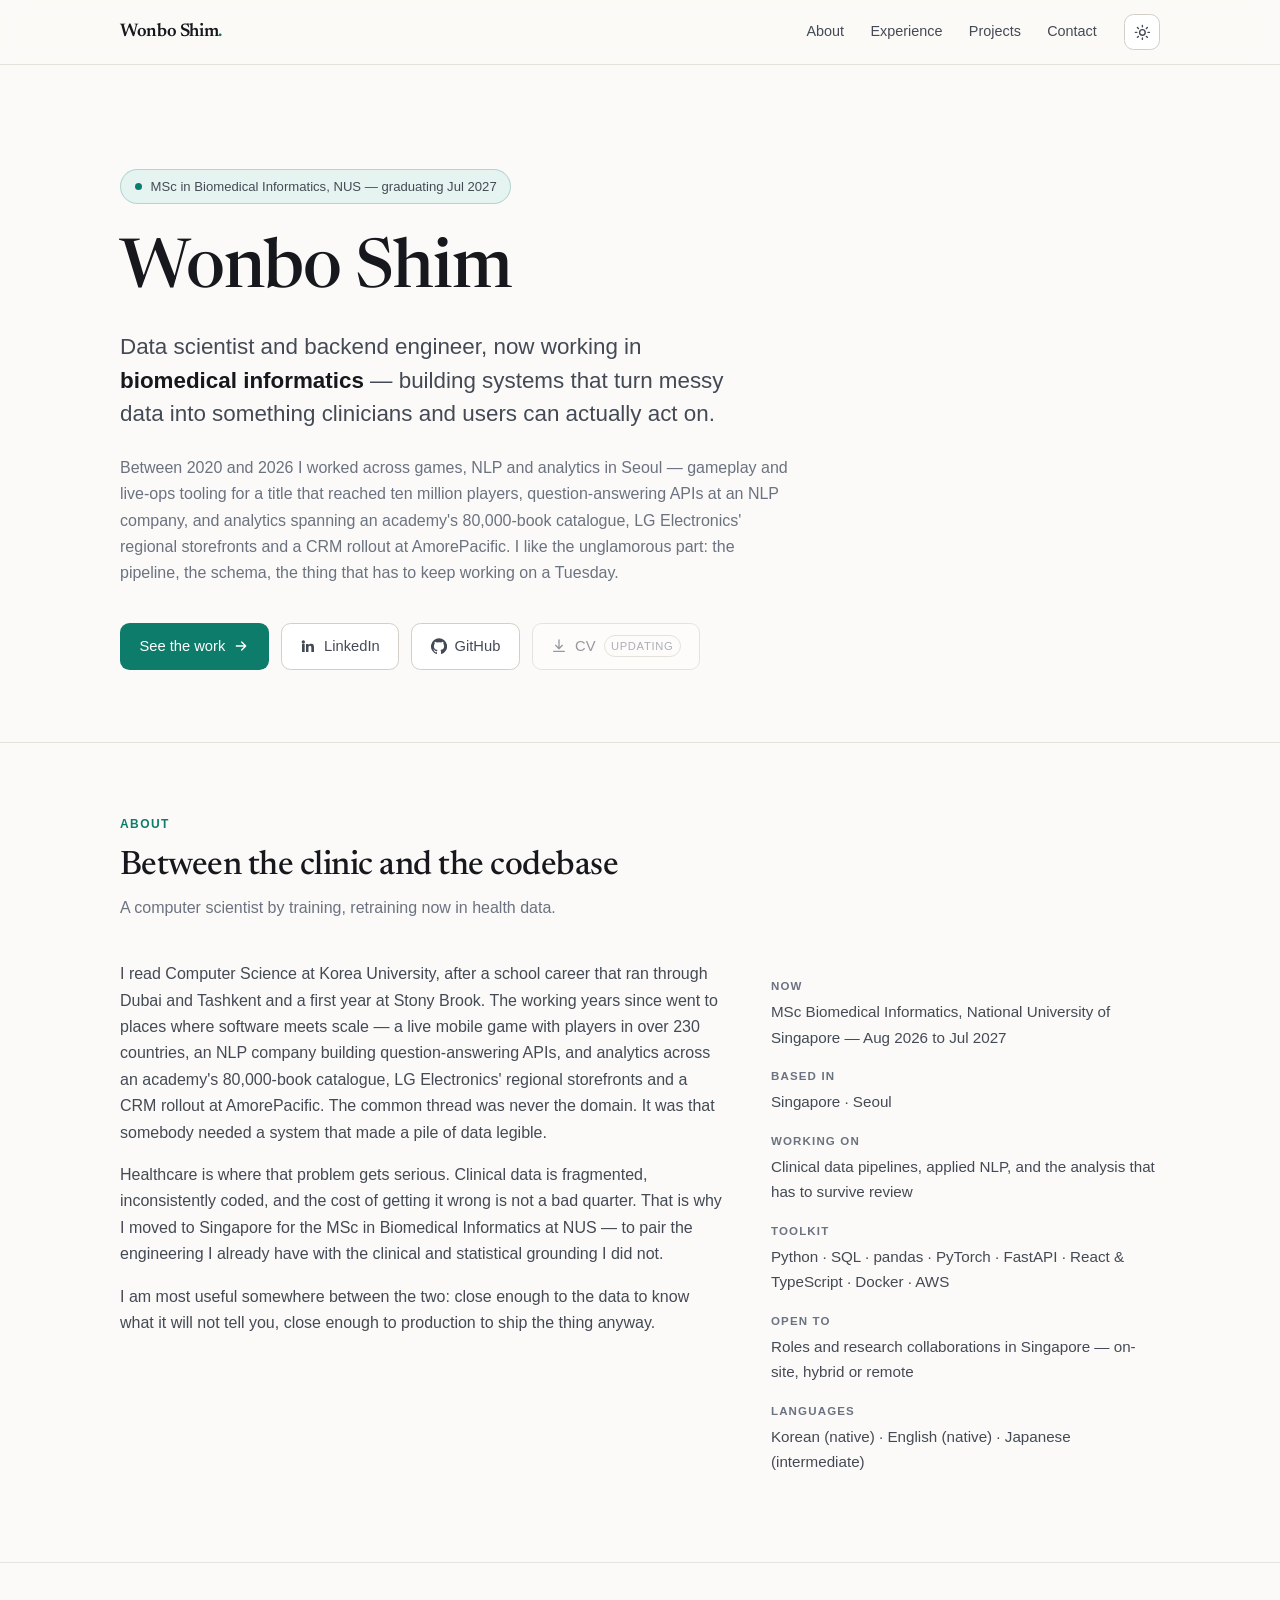
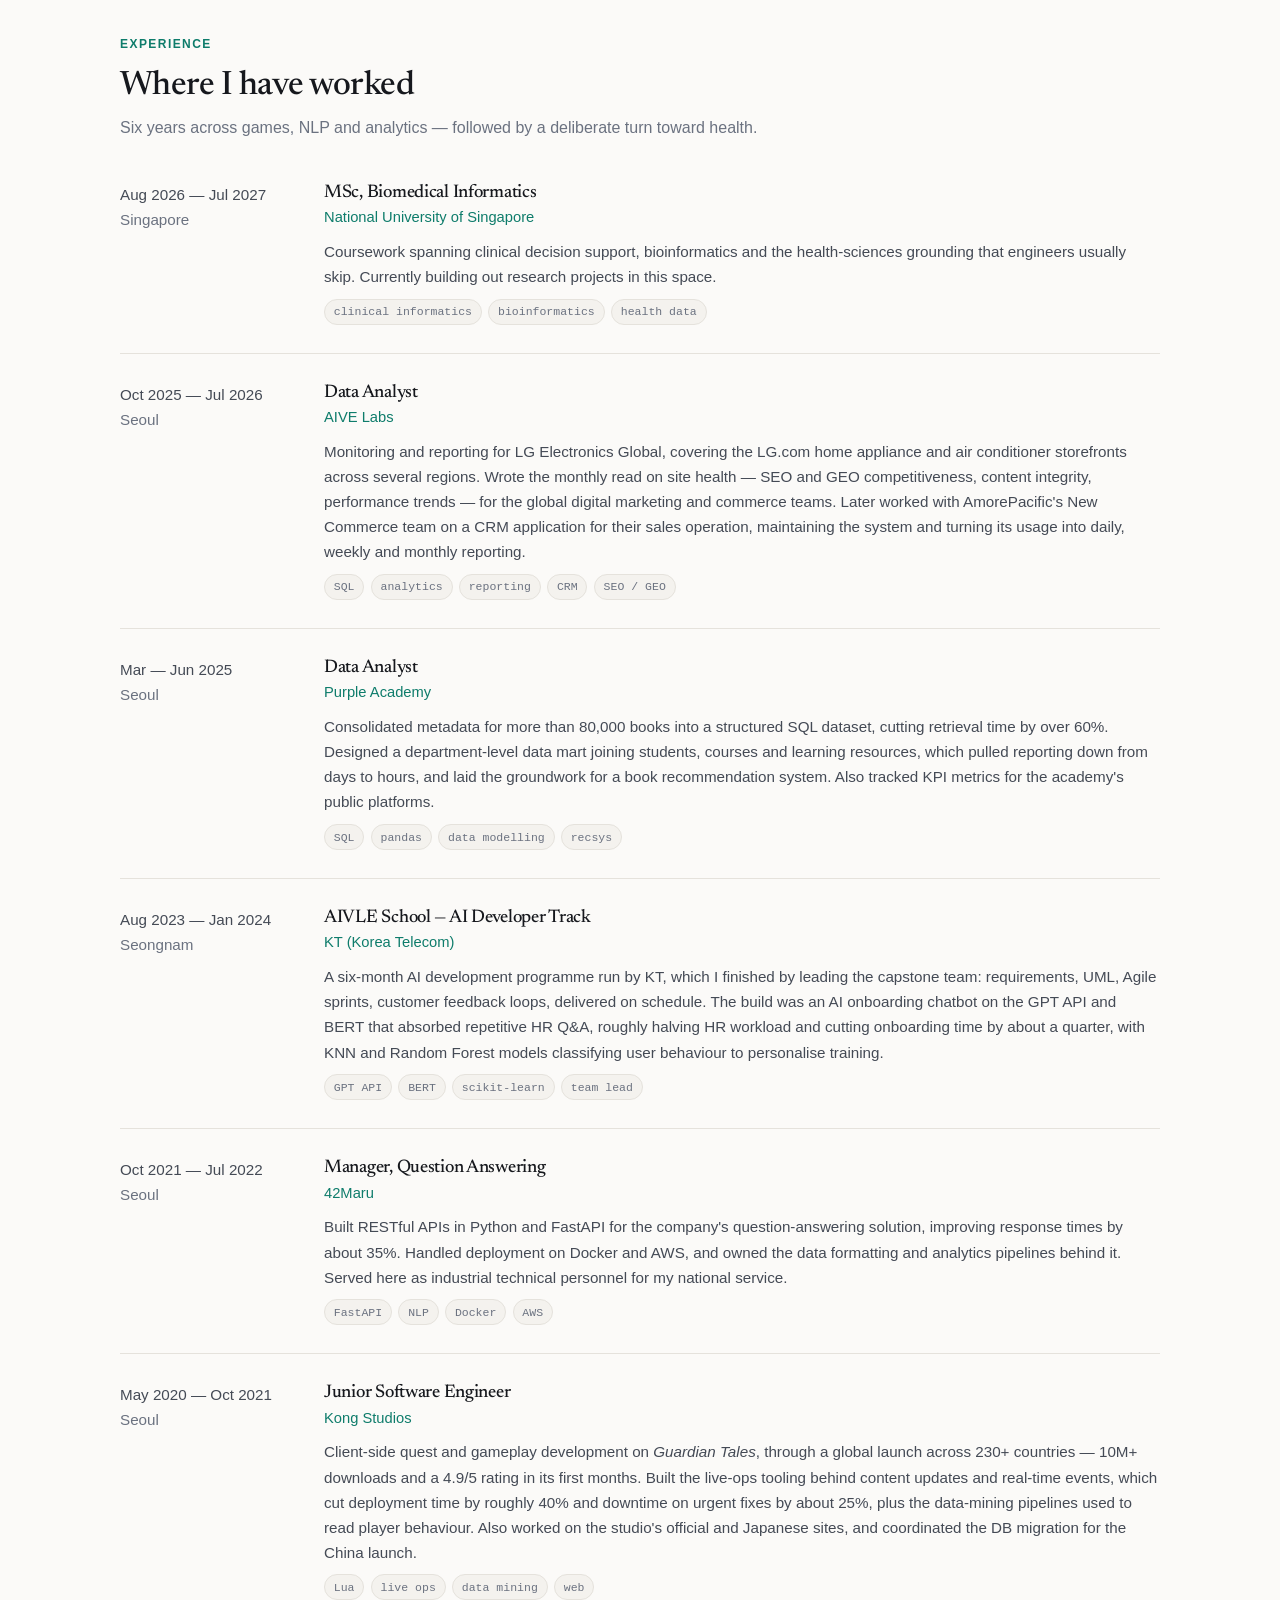
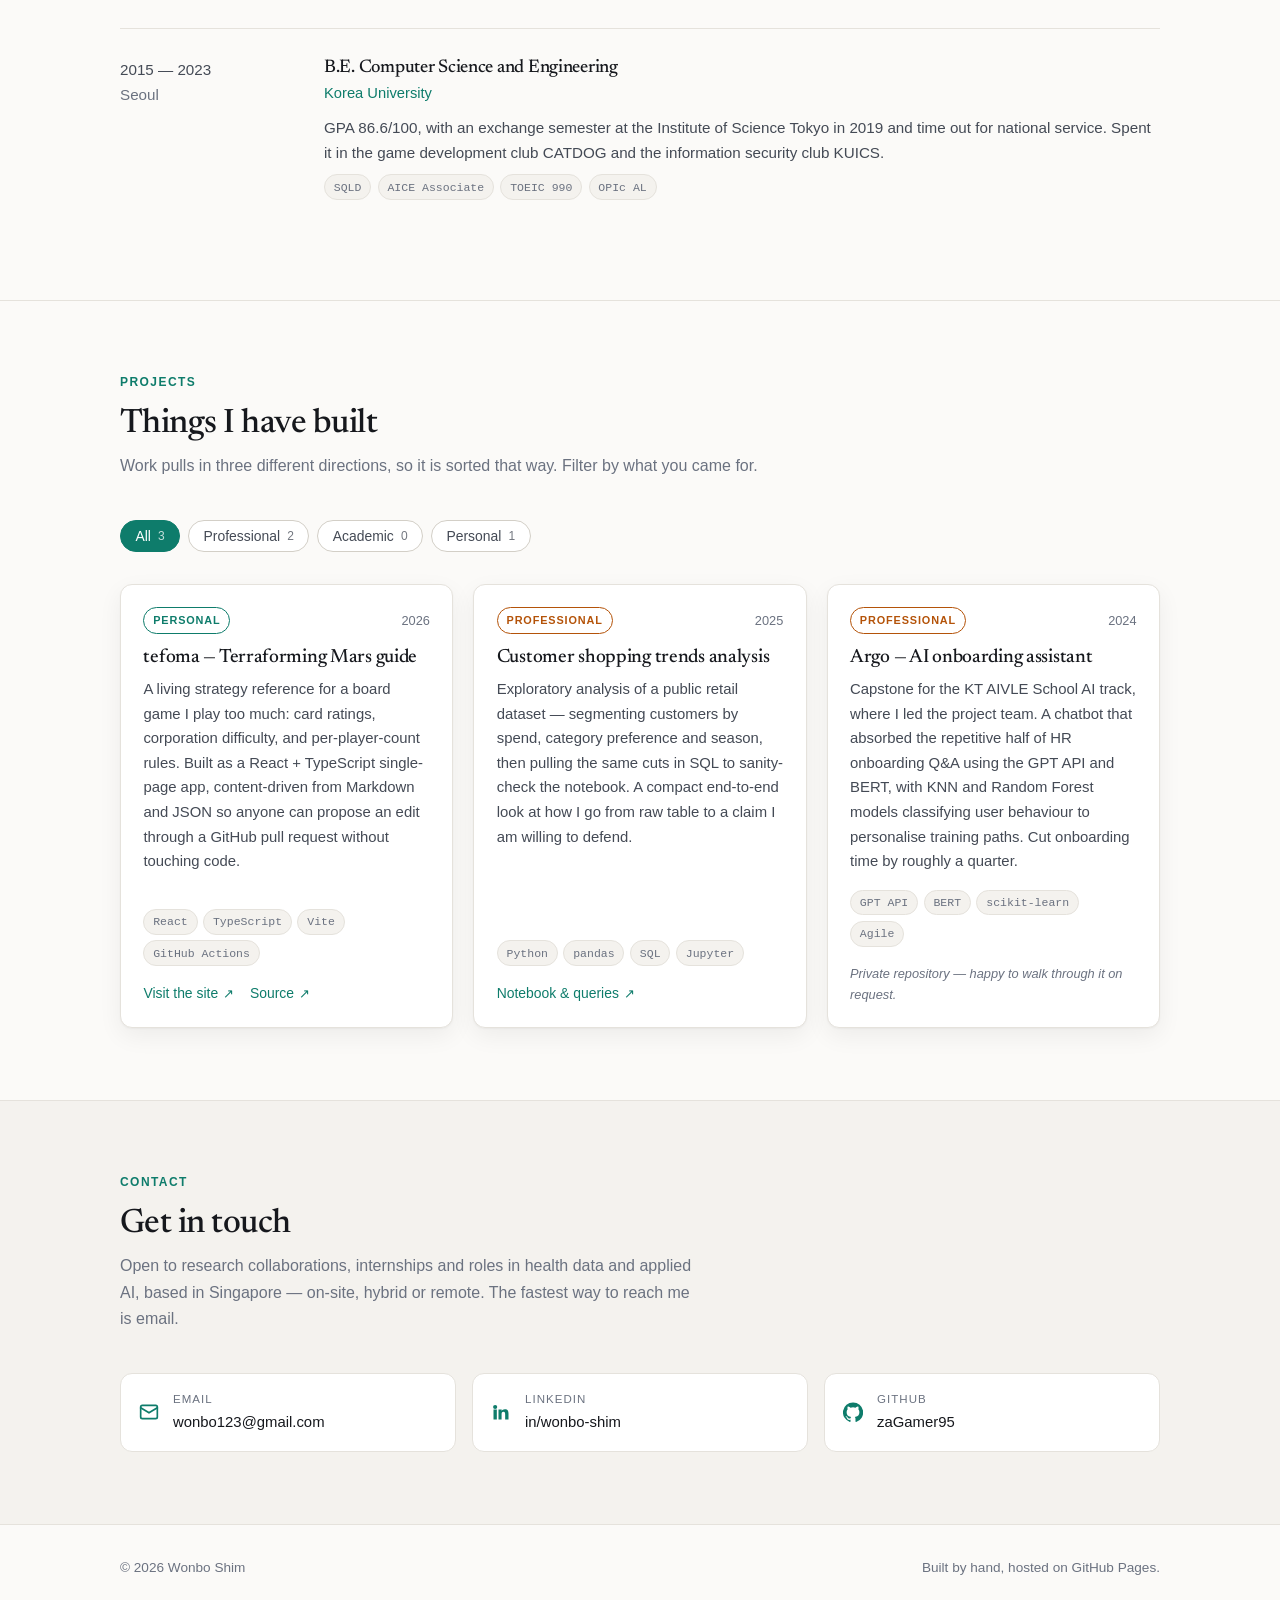
==== commit a0111c9c: "Update bio and experience from current LinkedIn profile The first pass was drafted from the Sep 2025" ====
--- a/index.html
+++ b/index.html
@@ -3,15 +3,15 @@
 <head>
 <meta charset="UTF-8">
 <meta name="viewport" content="width=device-width, initial-scale=1.0">
-<title>Wonbo Shim — Software &amp; AI Engineer, Biomedical Informatics</title>
-<meta name="description" content="Wonbo Shim — software and AI engineer, currently an MSc student in Biomedical Informatics at the National University of Singapore. Projects, experience and contact.">
+<title>Wonbo Shim — Data Scientist &amp; Backend Engineer, Biomedical Informatics</title>
+<meta name="description" content="Wonbo Shim — data scientist and backend engineer, currently an MSc student in Biomedical Informatics at the National University of Singapore. Projects, experience and contact.">
 <meta name="author" content="Wonbo Shim">
 <link rel="canonical" href="https://wonbo.site/">
 
 <meta property="og:type" content="website">
 <meta property="og:url" content="https://wonbo.site/">
-<meta property="og:title" content="Wonbo Shim — Software &amp; AI Engineer, Biomedical Informatics">
-<meta property="og:description" content="Software and AI engineer, currently an MSc student in Biomedical Informatics at NUS. Projects, experience and contact.">
+<meta property="og:title" content="Wonbo Shim — Data Scientist &amp; Backend Engineer, Biomedical Informatics">
+<meta property="og:description" content="Data scientist and backend engineer, currently an MSc student in Biomedical Informatics at NUS. Projects, experience and contact.">
 <meta name="twitter:card" content="summary">
 
 <link rel="icon" href="data:image/svg+xml,<svg xmlns='http://www.w3.org/2000/svg' viewBox='0 0 100 100'><rect width='100' height='100' rx='22' fill='%230e7c6b'/><text x='50' y='71' font-size='58' font-family='Georgia,serif' fill='white' text-anchor='middle'>W</text></svg>">
@@ -56,23 +56,24 @@
     <div class="wrap">
       <p class="hero-status">
         <span class="pulse" aria-hidden="true"></span>
-        MSc in Biomedical Informatics, NUS — graduating 2027
+        MSc in Biomedical Informatics, NUS — graduating Jul 2027
       </p>
 
       <h1>Wonbo Shim</h1>
 
       <p class="hero-headline">
-        Software and AI engineer, now working in <strong>biomedical informatics</strong> —
-        building systems that turn messy data into something clinicians and users
-        can actually act on.
+        Data scientist and backend engineer, now working in
+        <strong>biomedical informatics</strong> — building systems that turn messy
+        data into something clinicians and users can actually act on.
       </p>
 
       <p class="hero-intro">
-        Before Singapore I spent four years shipping software in Seoul: gameplay and
-        live-ops tooling for a title that reached ten million players, NLP question-answering
-        APIs, an AI onboarding assistant I led a team to build, and data work that turned
-        an 80,000-book catalogue into something queryable. I like the unglamorous part —
-        the pipeline, the schema, the thing that has to keep working on a Tuesday.
+        Between 2020 and 2026 I worked across games, NLP and analytics in Seoul —
+        gameplay and live-ops tooling for a title that reached ten million players,
+        question-answering APIs at an NLP company, and analytics spanning an academy's
+        80,000-book catalogue, LG Electronics' regional storefronts and a CRM rollout
+        at AmorePacific. I like the unglamorous part: the pipeline, the schema, the
+        thing that has to keep working on a Tuesday.
       </p>
 
       <div class="hero-actions">
@@ -110,12 +111,14 @@
       <div class="about-grid">
         <div class="about-body">
           <p>
-            I studied Computer Science at Korea University and spent the years after
-            graduating in the parts of the industry where software meets scale — a live
-            mobile game with players in over 230 countries, an NLP company building
-            question-answering APIs, and an academy whose book catalogue had outgrown its
-            spreadsheets. The common thread was never the domain. It was that somebody
-            needed a system that made a pile of data legible.
+            I read Computer Science at Korea University, after a school career that
+            ran through Dubai and Tashkent and a first year at Stony Brook. The working
+            years since went to places where software meets scale — a live mobile game
+            with players in over 230 countries, an NLP company building question-answering
+            APIs, and analytics across an academy's 80,000-book catalogue, LG Electronics'
+            regional storefronts and a CRM rollout at AmorePacific. The common thread was
+            never the domain. It was that somebody needed a system that made a pile of
+            data legible.
           </p>
           <p>
             Healthcare is where that problem gets serious. Clinical data is fragmented,
@@ -133,7 +136,7 @@
         <dl class="facts">
           <div class="fact">
             <dt>Now</dt>
-            <dd>MSc Biomedical Informatics, National University of Singapore — graduating 2027</dd>
+            <dd>MSc Biomedical Informatics, National University of Singapore — Aug 2026 to Jul 2027</dd>
           </div>
           <div class="fact">
             <dt>Based in</dt>
@@ -145,7 +148,11 @@
           </div>
           <div class="fact">
             <dt>Toolkit</dt>
-            <dd>Python · SQL · PyTorch · pandas · FastAPI · React &amp; TypeScript · Docker · AWS</dd>
+            <dd>Python · SQL · pandas · PyTorch · FastAPI · React &amp; TypeScript · Docker · AWS</dd>
+          </div>
+          <div class="fact">
+            <dt>Open to</dt>
+            <dd>Roles and research collaborations in Singapore — on-site, hybrid or remote</dd>
           </div>
           <div class="fact">
             <dt>Languages</dt>
@@ -162,14 +169,14 @@
       <p class="eyebrow">Experience</p>
       <h2 class="section-title">Where I have worked</h2>
       <p class="section-lede">
-        Four years across games, NLP and analytics — followed by a deliberate turn
+        Six years across games, NLP and analytics — followed by a deliberate turn
         toward health.
       </p>
 
       <div class="timeline">
 
         <article class="role">
-          <p class="role-when">2026 — 2027<span class="where">Singapore</span></p>
+          <p class="role-when">Aug 2026 — Jul 2027<span class="where">Singapore</span></p>
           <div>
             <h3>MSc, Biomedical Informatics</h3>
             <p class="org">National University of Singapore</p>
@@ -182,6 +189,30 @@
               <span class="tag">clinical informatics</span>
               <span class="tag">bioinformatics</span>
               <span class="tag">health data</span>
+            </div>
+          </div>
+        </article>
+
+        <article class="role">
+          <p class="role-when">Oct 2025 — Jul 2026<span class="where">Seoul</span></p>
+          <div>
+            <h3>Data Analyst</h3>
+            <p class="org">AIVE Labs</p>
+            <p>
+              Monitoring and reporting for LG Electronics Global, covering the LG.com
+              home appliance and air conditioner storefronts across several regions.
+              Wrote the monthly read on site health — SEO and GEO competitiveness,
+              content integrity, performance trends — for the global digital marketing
+              and commerce teams. Later worked with AmorePacific's New Commerce team on
+              a CRM application for their sales operation, maintaining the system and
+              turning its usage into daily, weekly and monthly reporting.
+            </p>
+            <div class="role-tags">
+              <span class="tag">SQL</span>
+              <span class="tag">analytics</span>
+              <span class="tag">reporting</span>
+              <span class="tag">CRM</span>
+              <span class="tag">SEO / GEO</span>
             </div>
           </div>
         </article>
@@ -196,7 +227,8 @@
               dataset, cutting retrieval time by over 60%. Designed a department-level
               data mart joining students, courses and learning resources, which pulled
               reporting down from days to hours, and laid the groundwork for a book
-              recommendation system.
+              recommendation system. Also tracked KPI metrics for the academy's public
+              platforms.
             </p>
             <div class="role-tags">
               <span class="tag">SQL</span>
@@ -210,14 +242,15 @@
         <article class="role">
           <p class="role-when">Aug 2023 — Jan 2024<span class="where">Seongnam</span></p>
           <div>
-            <h3>Project Team Lead &amp; AI Developer</h3>
-            <p class="org">KT AIVLE School — Team Argo</p>
-            <p>
-              Ran a project end to end: requirements, UML, Agile sprints, customer
-              feedback loops, delivered on schedule. The build itself was an AI onboarding
-              chatbot on the GPT API and BERT that absorbed repetitive HR Q&amp;A, roughly
-              halving HR workload and cutting onboarding time by about a quarter. KNN and
-              Random Forest models classified user behaviour to personalise training.
+            <h3>AIVLE School — AI Developer Track</h3>
+            <p class="org">KT (Korea Telecom)</p>
+            <p>
+              A six-month AI development programme run by KT, which I finished by leading
+              the capstone team: requirements, UML, Agile sprints, customer feedback loops,
+              delivered on schedule. The build was an AI onboarding chatbot on the GPT API
+              and BERT that absorbed repetitive HR Q&amp;A, roughly halving HR workload and
+              cutting onboarding time by about a quarter, with KNN and Random Forest models
+              classifying user behaviour to personalise training.
             </p>
             <div class="role-tags">
               <span class="tag">GPT API</span>
@@ -231,7 +264,7 @@
         <article class="role">
           <p class="role-when">Oct 2021 — Jul 2022<span class="where">Seoul</span></p>
           <div>
-            <h3>Question Answering Team Manager</h3>
+            <h3>Manager, Question Answering</h3>
             <p class="org">42Maru</p>
             <p>
               Built RESTful APIs in Python and FastAPI for the company's question-answering
@@ -277,8 +310,9 @@
             <h3>B.E. Computer Science and Engineering</h3>
             <p class="org">Korea University</p>
             <p>
-              GPA 86.6/100. Included an exchange semester at the Institute of Science Tokyo
-              in 2019, and a leave of absence from 2020 to 2021 for national service.
+              GPA 86.6/100, with an exchange semester at the Institute of Science Tokyo
+              in 2019 and time out for national service. Spent it in the game development
+              club CATDOG and the information security club KUICS.
             </p>
             <div class="role-tags">
               <span class="tag">SQLD</span>
@@ -321,7 +355,8 @@
       <h2 class="section-title">Get in touch</h2>
       <p class="section-lede contact-lede">
         Open to research collaborations, internships and roles in health data and
-        applied AI. The fastest way to reach me is email.
+        applied AI, based in Singapore — on-site, hybrid or remote. The fastest way
+        to reach me is email.
       </p>
 
       <ul class="contact-list">
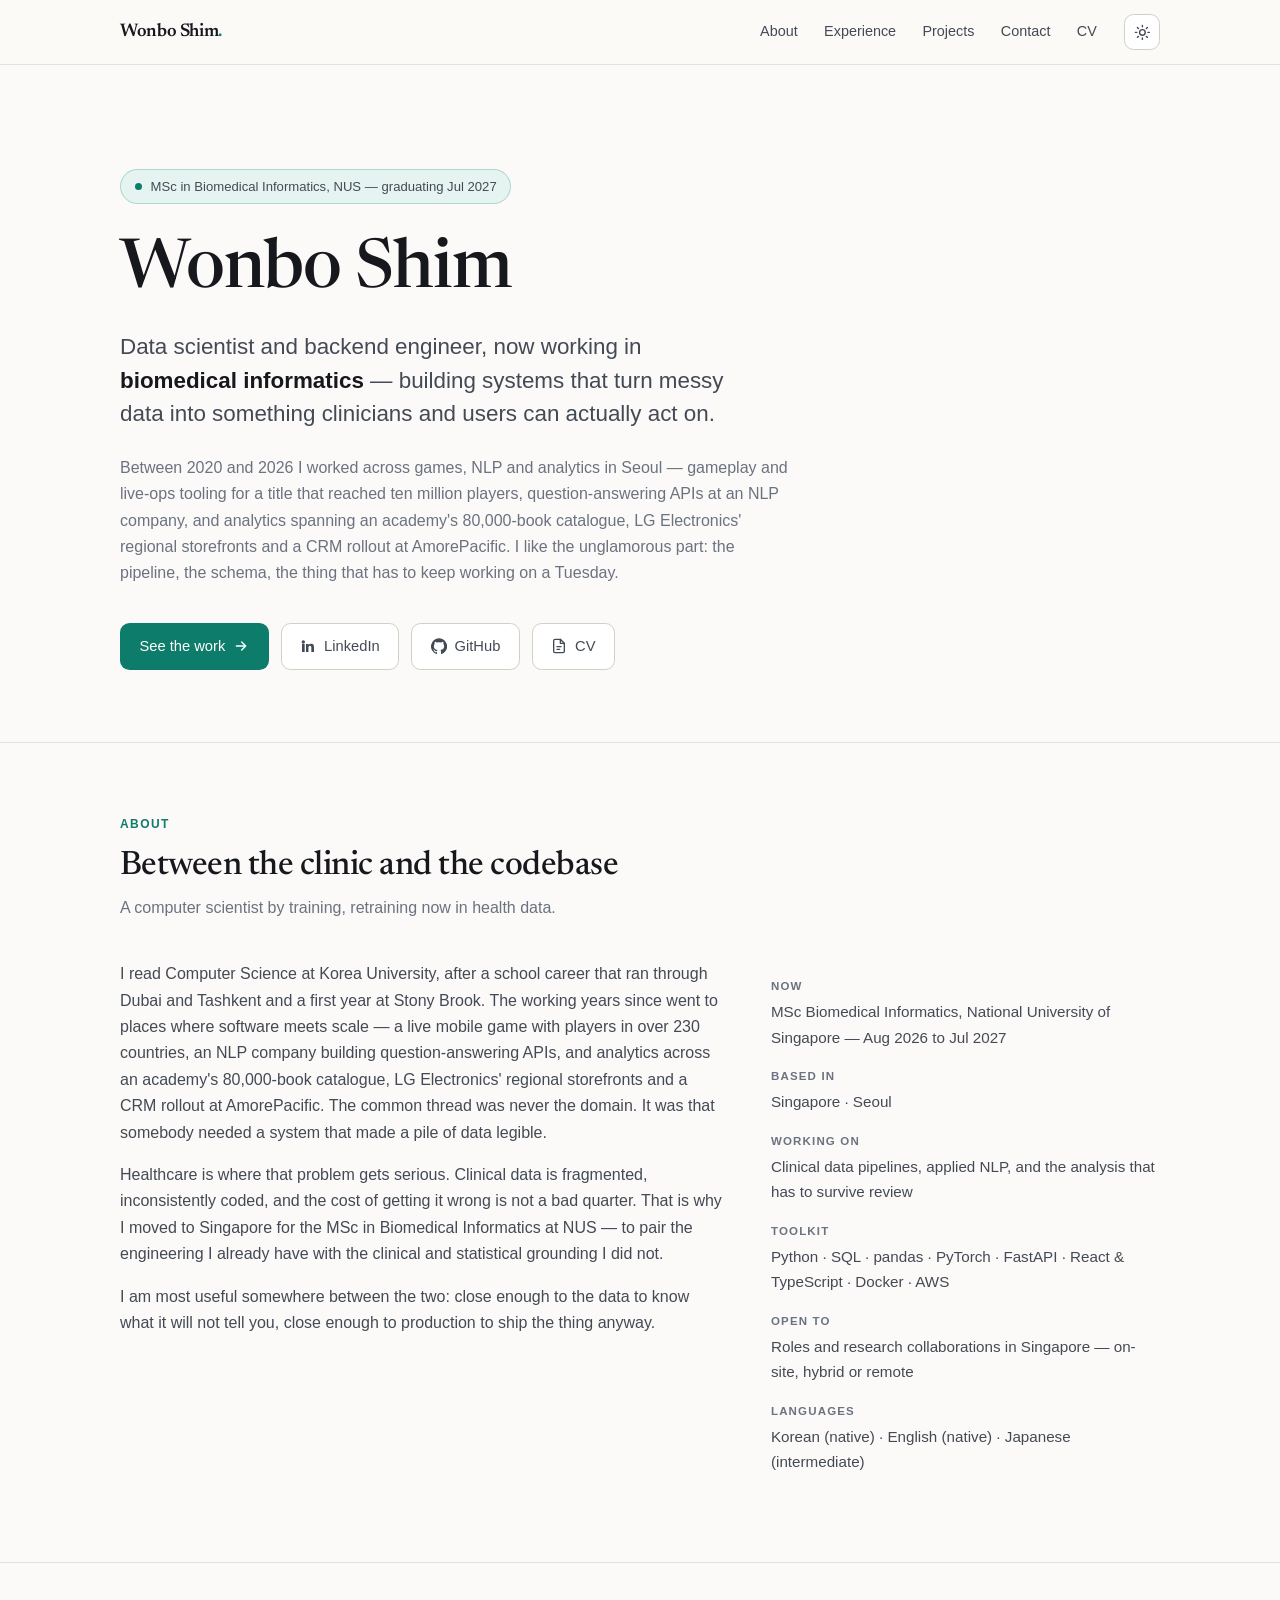
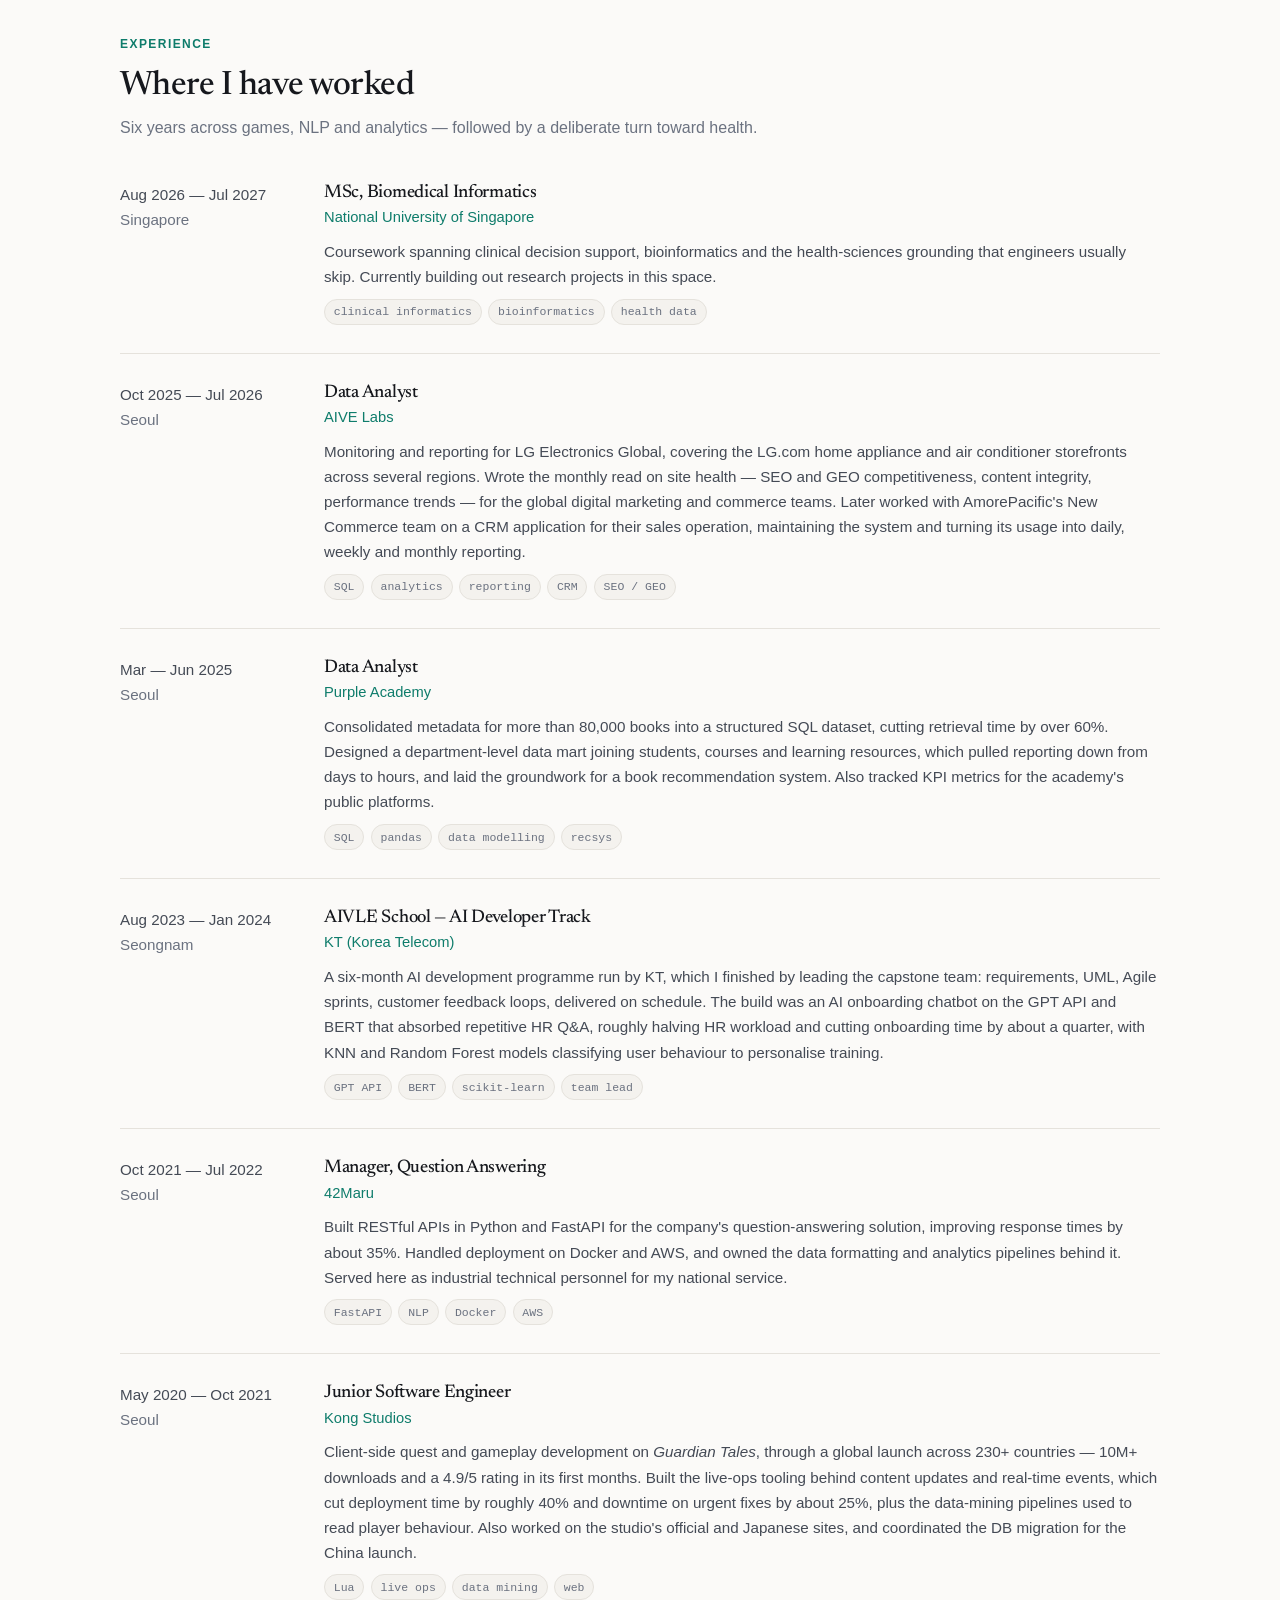
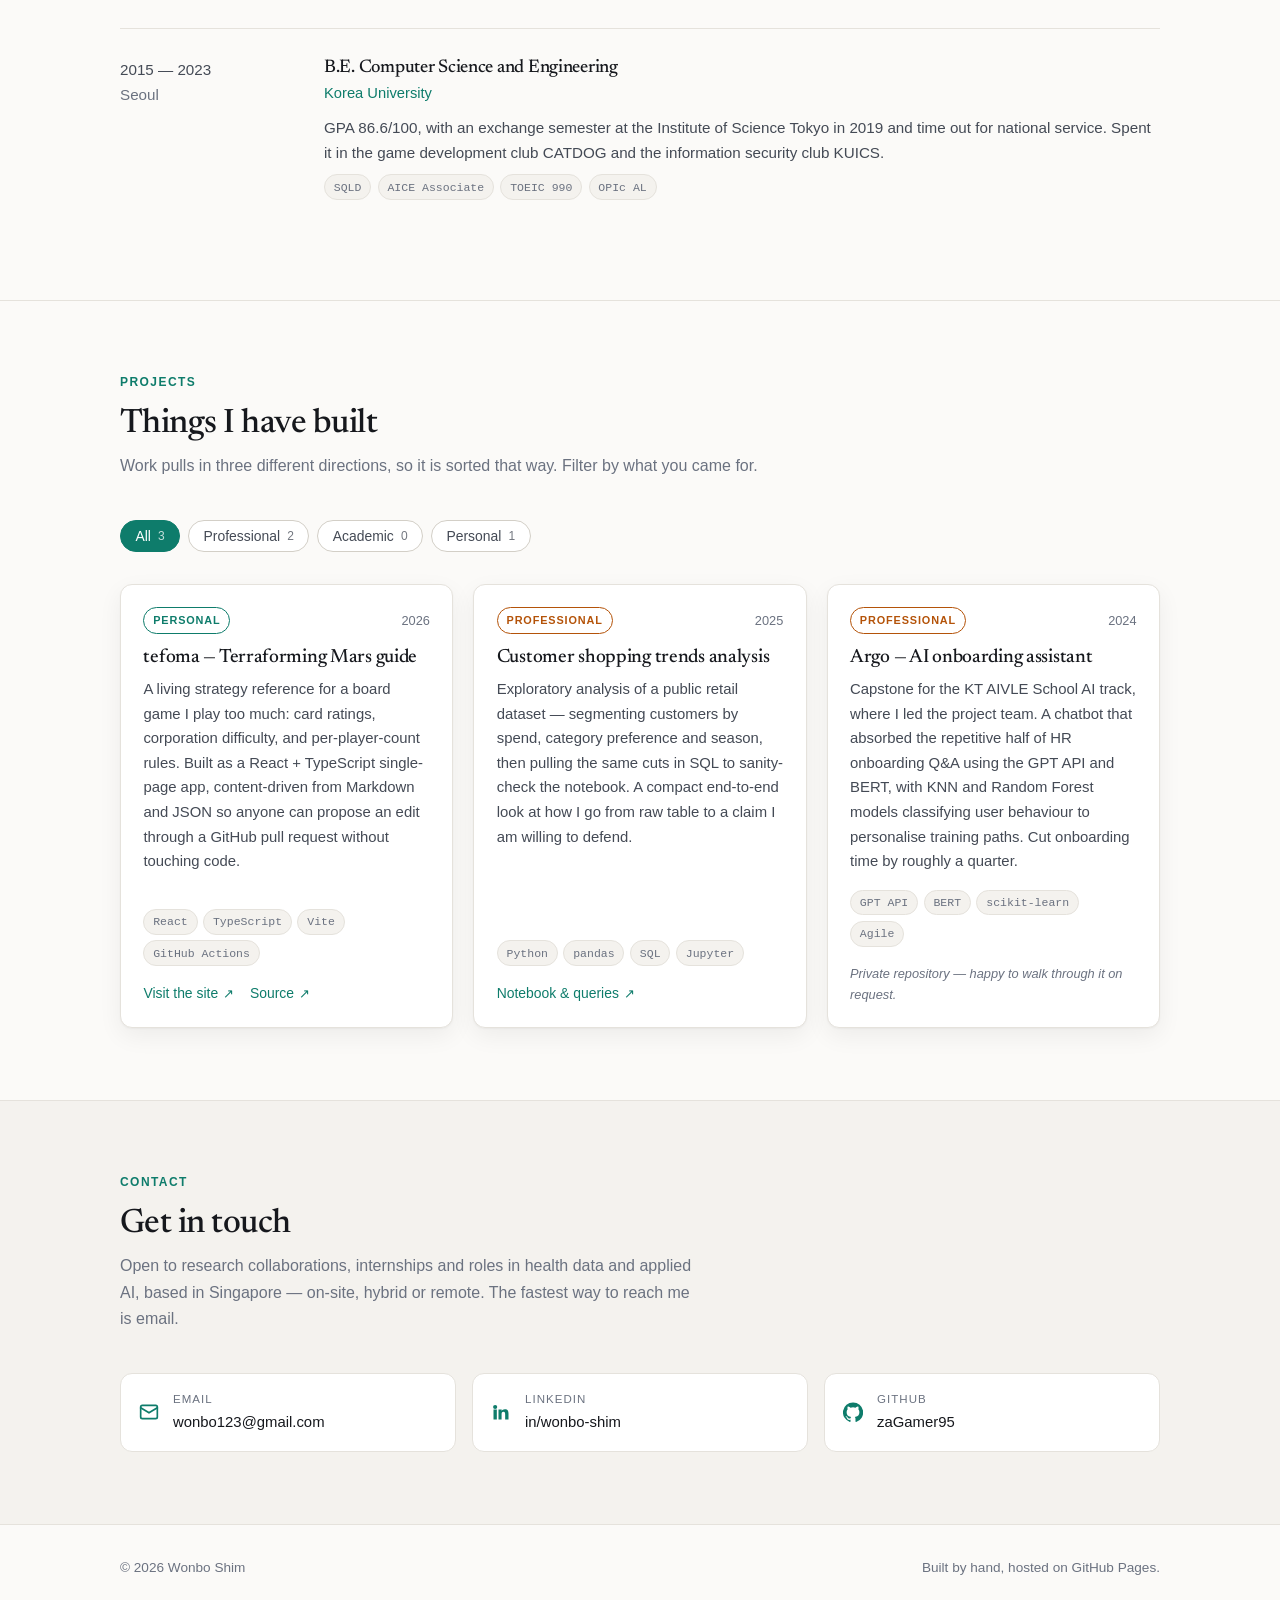
==== commit 912ab550: "Add a CV page with PDF export The CV button on the homepage was a disabled placeholder. It now opens" ====
--- a/index.html
+++ b/index.html
@@ -41,6 +41,7 @@
       <a href="#experience" data-optional>Experience</a>
       <a href="#projects">Projects</a>
       <a href="#contact">Contact</a>
+      <a href="cv.html">CV</a>
     </nav>
     <button class="theme-toggle" type="button" id="theme-toggle" aria-label="Switch between light and dark theme">
       <svg class="icon-sun" viewBox="0 0 24 24" fill="none" stroke="currentColor" stroke-width="2" stroke-linecap="round" aria-hidden="true"><circle cx="12" cy="12" r="4"/><path d="M12 2v2M12 20v2M4.9 4.9l1.4 1.4M17.7 17.7l1.4 1.4M2 12h2M20 12h2M4.9 19.1l1.4-1.4M17.7 6.3l1.4-1.4"/></svg>
@@ -89,12 +90,10 @@
           <svg viewBox="0 0 24 24" fill="currentColor" aria-hidden="true"><path d="M12 .5a12 12 0 0 0-3.79 23.4c.6.11.82-.26.82-.58v-2c-3.34.73-4.04-1.6-4.04-1.6-.55-1.4-1.34-1.77-1.34-1.77-1.09-.74.08-.73.08-.73 1.2.09 1.84 1.24 1.84 1.24 1.07 1.83 2.81 1.3 3.5 1 .1-.78.42-1.3.76-1.6-2.67-.3-5.47-1.33-5.47-5.93 0-1.31.47-2.38 1.24-3.22-.13-.3-.54-1.52.11-3.18 0 0 1-.32 3.3 1.23a11.5 11.5 0 0 1 6 0c2.3-1.55 3.3-1.23 3.3-1.23.65 1.66.24 2.88.12 3.18.77.84 1.23 1.91 1.23 3.22 0 4.61-2.8 5.63-5.48 5.92.43.37.81 1.1.81 2.22v3.29c0 .32.22.7.83.58A12 12 0 0 0 12 .5z"/></svg>
           GitHub
         </a>
-        <!-- TODO: drop cv.pdf in the repo root, then swap the two lines below. -->
-        <span class="btn btn-ghost" aria-disabled="true">
-          <svg viewBox="0 0 24 24" fill="none" stroke="currentColor" stroke-width="2" stroke-linecap="round" stroke-linejoin="round" aria-hidden="true"><path d="M12 3v12M7 11l5 5 5-5M4 20h16"/></svg>
-          CV <span class="soon">Updating</span>
-        </span>
-        <!-- <a class="btn btn-ghost" href="cv.pdf">Download CV</a> -->
+        <a class="btn btn-ghost" href="cv.html">
+          <svg viewBox="0 0 24 24" fill="none" stroke="currentColor" stroke-width="2" stroke-linecap="round" stroke-linejoin="round" aria-hidden="true"><path d="M14 2H6a2 2 0 0 0-2 2v16a2 2 0 0 0 2 2h12a2 2 0 0 0 2-2V8z"/><path d="M14 2v6h6M9 13h6M9 17h4"/></svg>
+          CV
+        </a>
       </div>
     </div>
   </section>
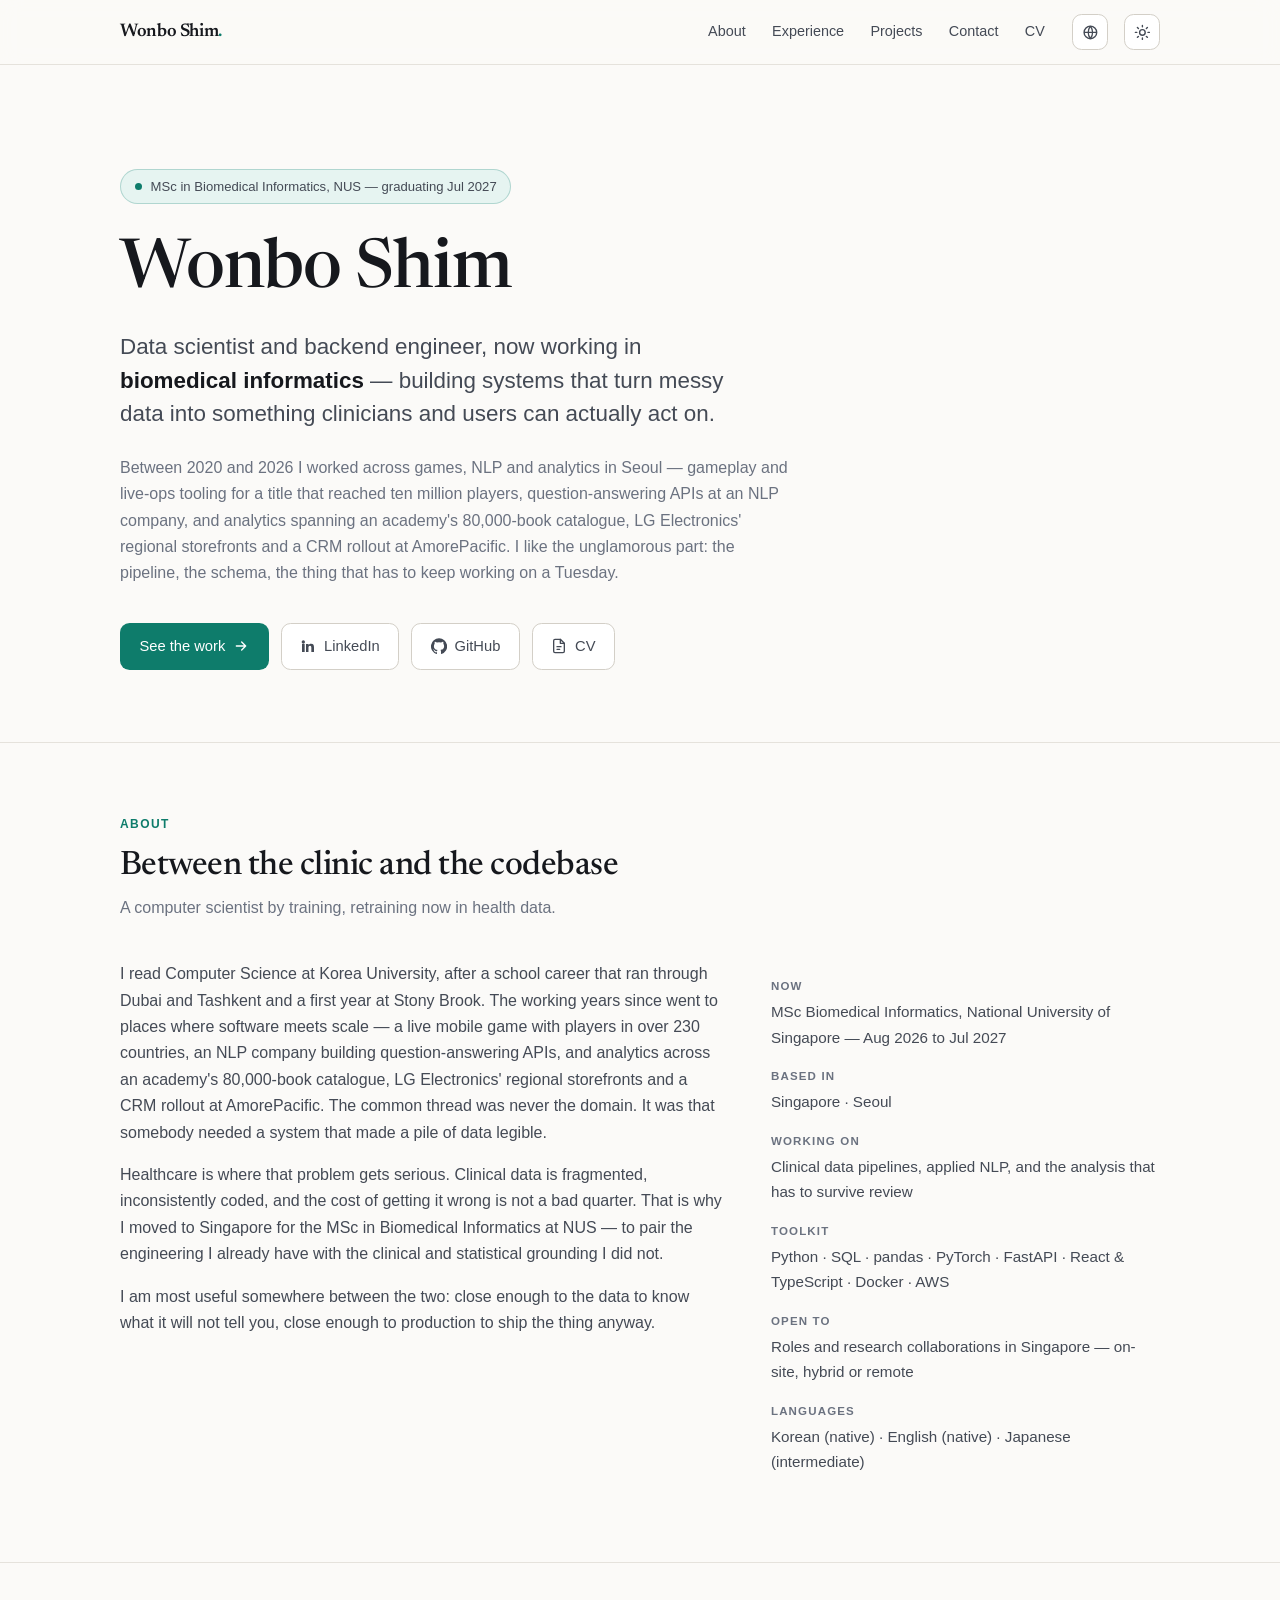
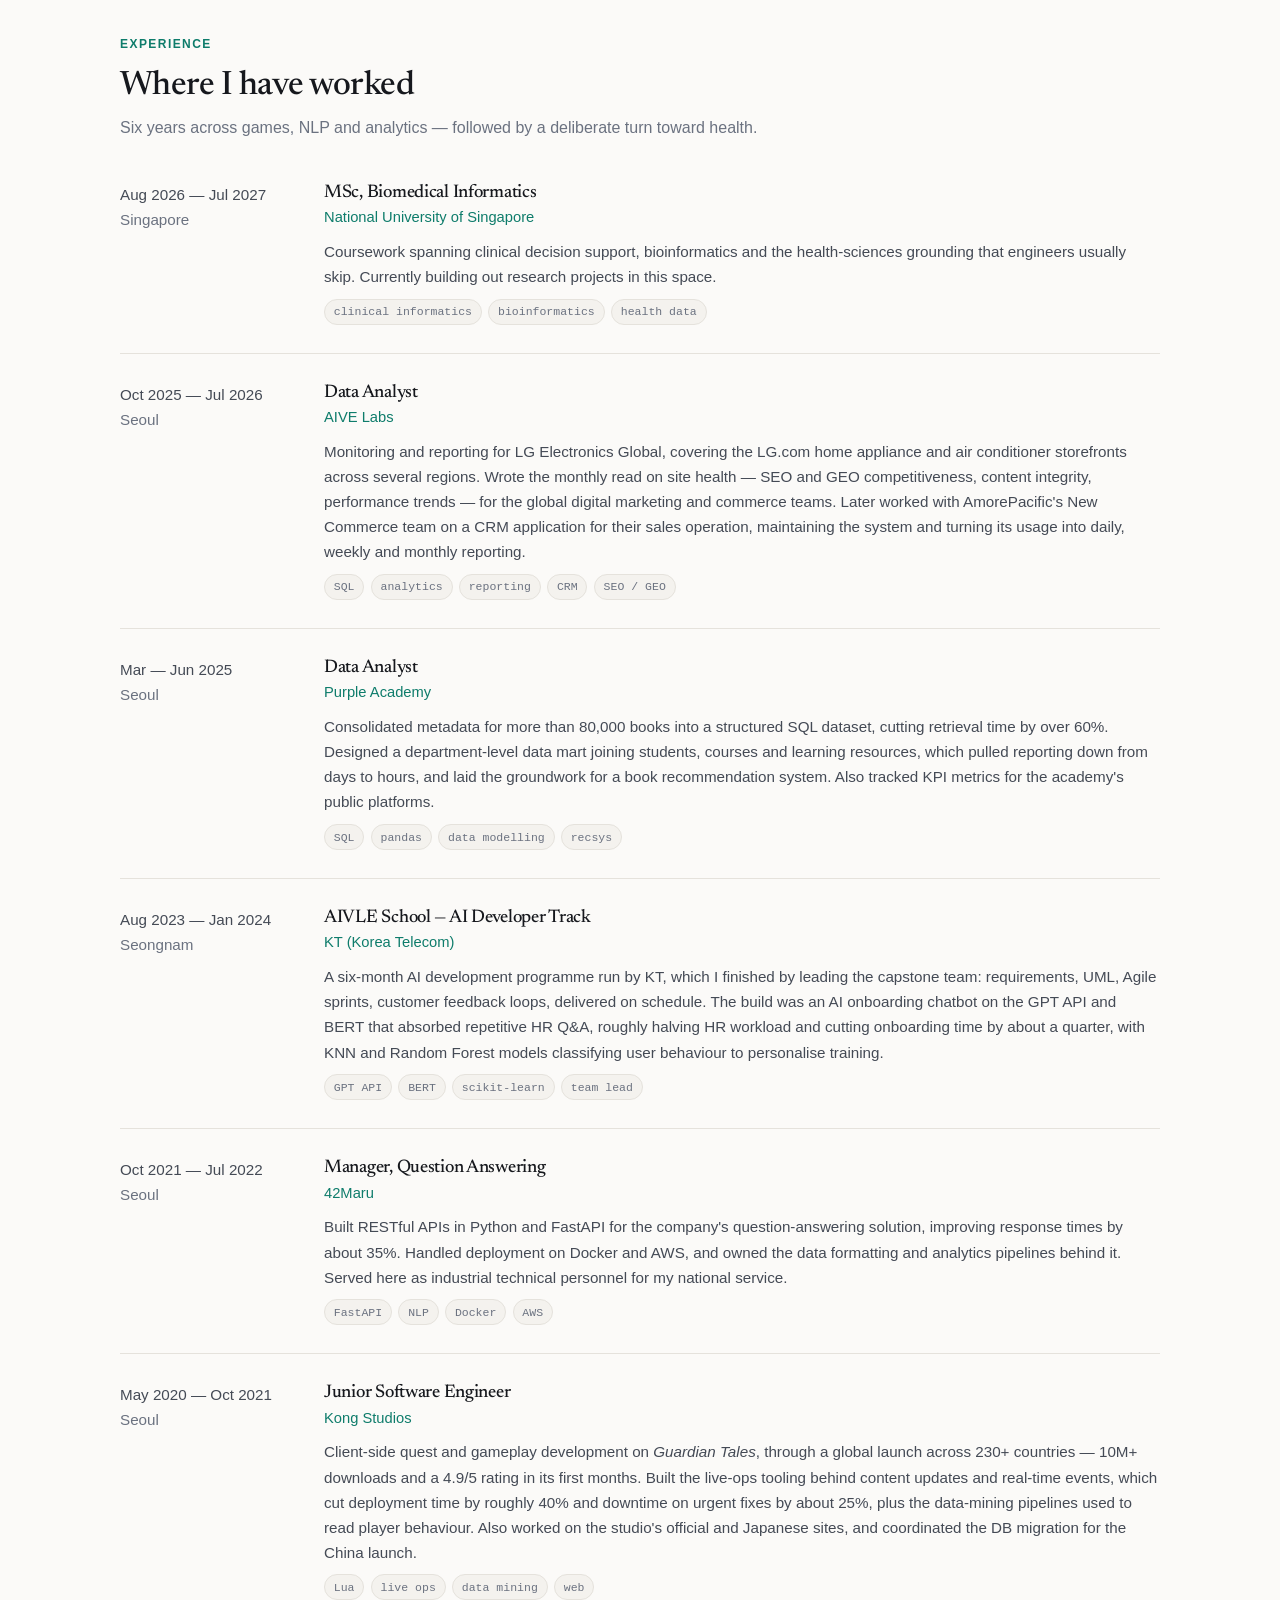
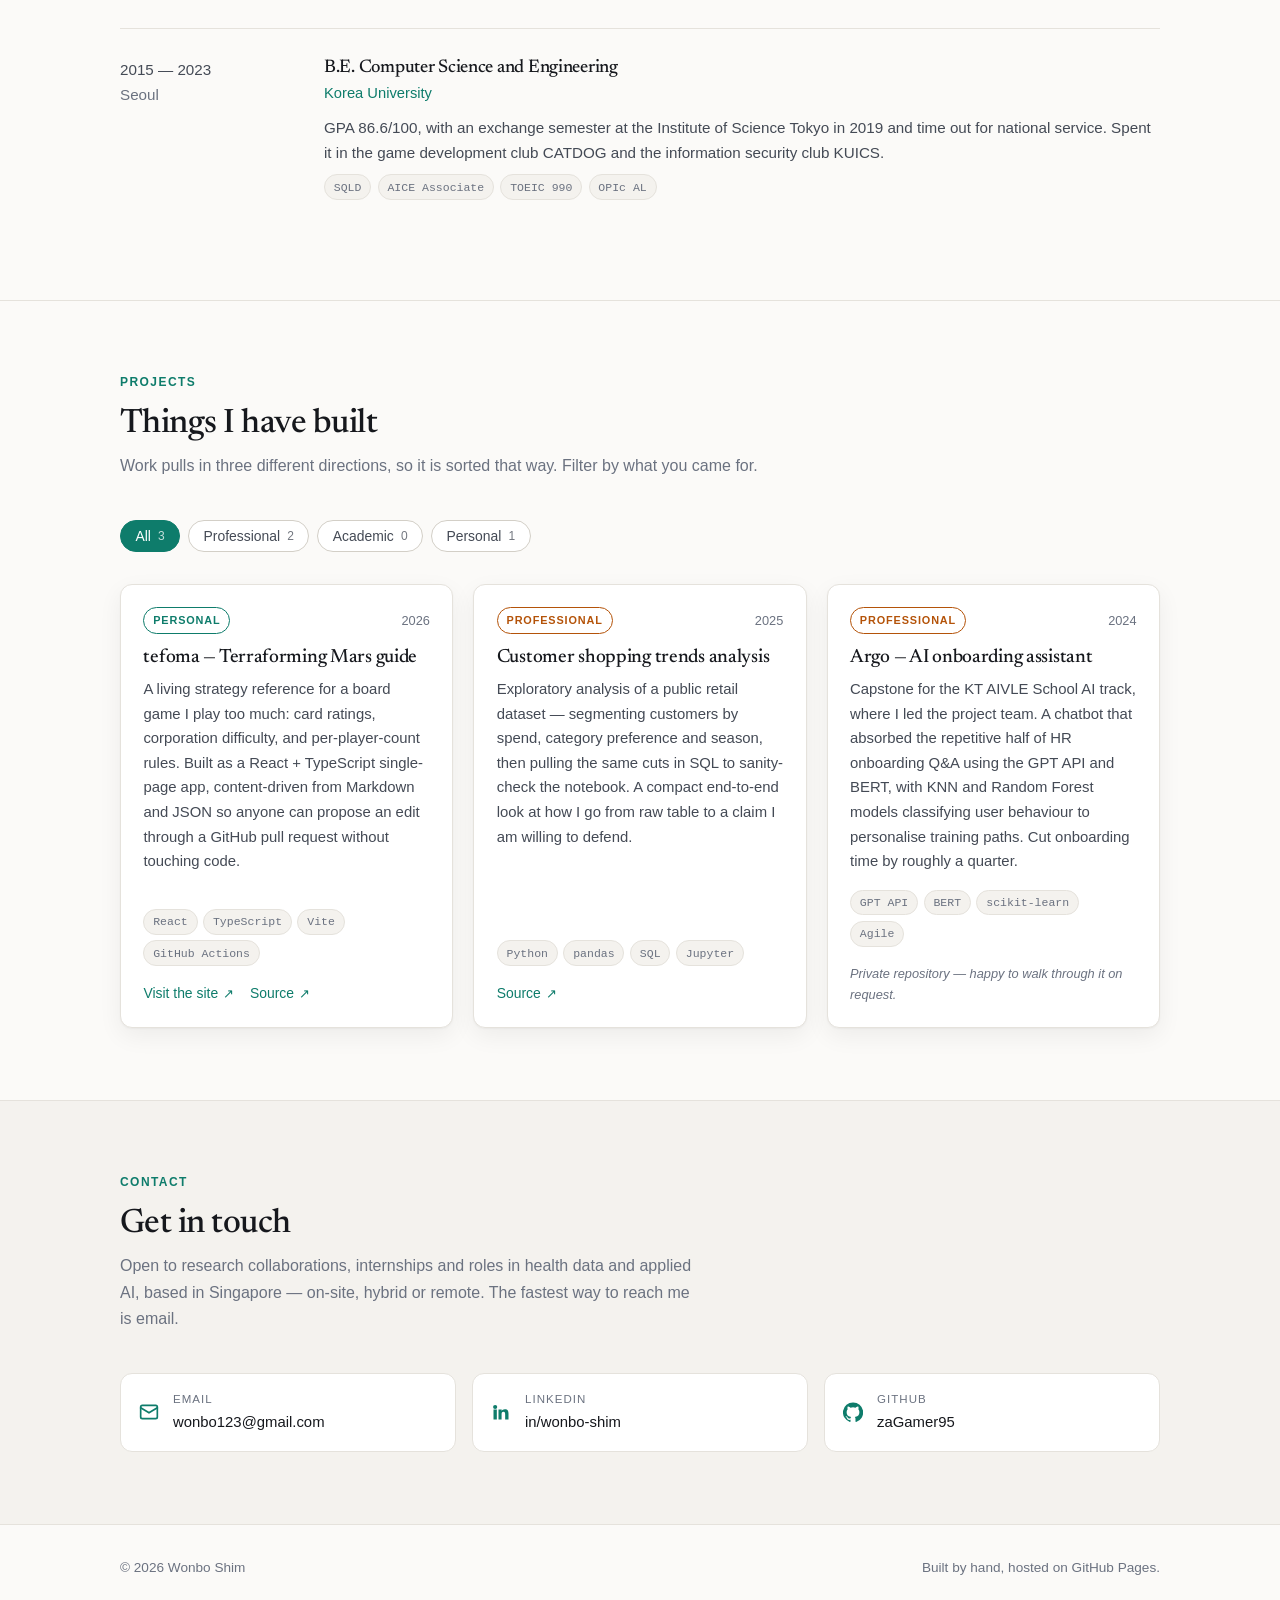
==== commit 0bd8d91e: "Add English, Korean, Japanese and Chinese versions A globe button beside the theme toggle switches t" ====
--- a/index.html
+++ b/index.html
@@ -7,6 +7,11 @@
 <meta name="description" content="Wonbo Shim — data scientist and backend engineer, currently an MSc student in Biomedical Informatics at the National University of Singapore. Projects, experience and contact.">
 <meta name="author" content="Wonbo Shim">
 <link rel="canonical" href="https://wonbo.site/">
+<link rel="alternate" hreflang="en" href="https://wonbo.site/">
+<link rel="alternate" hreflang="ko" href="https://wonbo.site/?lang=ko">
+<link rel="alternate" hreflang="ja" href="https://wonbo.site/?lang=ja">
+<link rel="alternate" hreflang="zh" href="https://wonbo.site/?lang=zh">
+<link rel="alternate" hreflang="x-default" href="https://wonbo.site/">
 
 <meta property="og:type" content="website">
 <meta property="og:url" content="https://wonbo.site/">
@@ -31,19 +36,27 @@
 </head>
 
 <body>
-<a class="skip" href="#main">Skip to content</a>
+<a class="skip" href="#main" data-i18n="a11y.skip">Skip to content</a>
 
 <header class="site-header">
   <div class="wrap">
-    <a class="wordmark" href="/">Wonbo Shim<span class="dot">.</span></a>
-    <nav class="site-nav" aria-label="Primary">
-      <a href="#about">About</a>
-      <a href="#experience" data-optional>Experience</a>
-      <a href="#projects">Projects</a>
-      <a href="#contact">Contact</a>
-      <a href="cv.html">CV</a>
+    <a class="wordmark" href="/"><span data-i18n="hero.name">Wonbo Shim</span><span class="dot">.</span></a>
+    <nav class="site-nav" aria-label="Primary" data-i18n-attr="aria-label:a11y.nav">
+      <a href="#about" data-optional data-i18n="nav.about">About</a>
+      <a href="#experience" data-optional data-i18n="nav.experience">Experience</a>
+      <a href="#projects" data-i18n="nav.projects">Projects</a>
+      <a href="#contact" data-i18n="nav.contact">Contact</a>
+      <a href="cv.html" data-i18n="nav.cv">CV</a>
     </nav>
-    <button class="theme-toggle" type="button" id="theme-toggle" aria-label="Switch between light and dark theme">
+    <div class="lang-picker">
+      <button class="theme-toggle lang-btn" type="button" id="lang-btn"
+              aria-label="Choose language" aria-haspopup="true" aria-expanded="false"
+              data-i18n-attr="aria-label:a11y.lang">
+        <svg viewBox="0 0 24 24" fill="none" stroke="currentColor" stroke-width="2" aria-hidden="true"><circle cx="12" cy="12" r="9"/><path d="M3 12h18M12 3a15 15 0 0 1 0 18M12 3a15 15 0 0 0 0 18"/></svg>
+      </button>
+      <ul class="lang-menu" id="lang-menu" role="menu" hidden></ul>
+    </div>
+    <button class="theme-toggle" type="button" id="theme-toggle" aria-label="Switch between light and dark theme" data-i18n-attr="aria-label:a11y.theme">
       <svg class="icon-sun" viewBox="0 0 24 24" fill="none" stroke="currentColor" stroke-width="2" stroke-linecap="round" aria-hidden="true"><circle cx="12" cy="12" r="4"/><path d="M12 2v2M12 20v2M4.9 4.9l1.4 1.4M17.7 17.7l1.4 1.4M2 12h2M20 12h2M4.9 19.1l1.4-1.4M17.7 6.3l1.4-1.4"/></svg>
       <svg class="icon-moon" viewBox="0 0 24 24" fill="none" stroke="currentColor" stroke-width="2" stroke-linecap="round" stroke-linejoin="round" aria-hidden="true"><path d="M21 12.8A9 9 0 1 1 11.2 3a7 7 0 0 0 9.8 9.8z"/></svg>
     </button>
@@ -57,18 +70,18 @@
     <div class="wrap">
       <p class="hero-status">
         <span class="pulse" aria-hidden="true"></span>
-        MSc in Biomedical Informatics, NUS — graduating Jul 2027
-      </p>
-
-      <h1>Wonbo Shim</h1>
-
-      <p class="hero-headline">
+        <span data-i18n="hero.status">MSc in Biomedical Informatics, NUS — graduating Jul 2027</span>
+      </p>
+
+      <h1 data-i18n="hero.name">Wonbo Shim</h1>
+
+      <p class="hero-headline" data-i18n-html="hero.headline">
         Data scientist and backend engineer, now working in
         <strong>biomedical informatics</strong> — building systems that turn messy
         data into something clinicians and users can actually act on.
       </p>
 
-      <p class="hero-intro">
+      <p class="hero-intro" data-i18n="hero.intro">
         Between 2020 and 2026 I worked across games, NLP and analytics in Seoul —
         gameplay and live-ops tooling for a title that reached ten million players,
         question-answering APIs at an NLP company, and analytics spanning an academy's
@@ -79,7 +92,7 @@
 
       <div class="hero-actions">
         <a class="btn btn-primary" href="#projects">
-          See the work
+          <span data-i18n="hero.ctaWork">See the work</span>
           <svg viewBox="0 0 24 24" fill="none" stroke="currentColor" stroke-width="2" stroke-linecap="round" stroke-linejoin="round" aria-hidden="true"><path d="M5 12h14M13 6l6 6-6 6"/></svg>
         </a>
         <a class="btn btn-ghost" href="https://www.linkedin.com/in/wonbo-shim/" target="_blank" rel="noopener">
@@ -92,7 +105,7 @@
         </a>
         <a class="btn btn-ghost" href="cv.html">
           <svg viewBox="0 0 24 24" fill="none" stroke="currentColor" stroke-width="2" stroke-linecap="round" stroke-linejoin="round" aria-hidden="true"><path d="M14 2H6a2 2 0 0 0-2 2v16a2 2 0 0 0 2 2h12a2 2 0 0 0 2-2V8z"/><path d="M14 2v6h6M9 13h6M9 17h4"/></svg>
-          CV
+          <span data-i18n="nav.cv">CV</span>
         </a>
       </div>
     </div>
@@ -101,15 +114,15 @@
   <!-- ── about ─────────────────────────────────────────── -->
   <section id="about">
     <div class="wrap">
-      <p class="eyebrow">About</p>
-      <h2 class="section-title">Between the clinic and the codebase</h2>
-      <p class="section-lede">
+      <p class="eyebrow" data-i18n="about.eyebrow">About</p>
+      <h2 class="section-title" data-i18n="about.title">Between the clinic and the codebase</h2>
+      <p class="section-lede" data-i18n="about.lede">
         A computer scientist by training, retraining now in health data.
       </p>
 
       <div class="about-grid">
         <div class="about-body">
-          <p>
+          <p data-i18n="about.p1">
             I read Computer Science at Korea University, after a school career that
             ran through Dubai and Tashkent and a first year at Stony Brook. The working
             years since went to places where software meets scale — a live mobile game
@@ -119,14 +132,14 @@
             never the domain. It was that somebody needed a system that made a pile of
             data legible.
           </p>
-          <p>
+          <p data-i18n="about.p2">
             Healthcare is where that problem gets serious. Clinical data is fragmented,
             inconsistently coded, and the cost of getting it wrong is not a bad quarter.
             That is why I moved to Singapore for the MSc in Biomedical Informatics at NUS —
             to pair the engineering I already have with the clinical and statistical
             grounding I did not.
           </p>
-          <p>
+          <p data-i18n="about.p3">
             I am most useful somewhere between the two: close enough to the data to know
             what it will not tell you, close enough to production to ship the thing anyway.
           </p>
@@ -134,28 +147,28 @@
 
         <dl class="facts">
           <div class="fact">
-            <dt>Now</dt>
-            <dd>MSc Biomedical Informatics, National University of Singapore — Aug 2026 to Jul 2027</dd>
-          </div>
-          <div class="fact">
-            <dt>Based in</dt>
-            <dd>Singapore · Seoul</dd>
-          </div>
-          <div class="fact">
-            <dt>Working on</dt>
-            <dd>Clinical data pipelines, applied NLP, and the analysis that has to survive review</dd>
-          </div>
-          <div class="fact">
-            <dt>Toolkit</dt>
-            <dd>Python · SQL · pandas · PyTorch · FastAPI · React &amp; TypeScript · Docker · AWS</dd>
-          </div>
-          <div class="fact">
-            <dt>Open to</dt>
-            <dd>Roles and research collaborations in Singapore — on-site, hybrid or remote</dd>
-          </div>
-          <div class="fact">
-            <dt>Languages</dt>
-            <dd>Korean (native) · English (native) · Japanese (intermediate)</dd>
+            <dt data-i18n="fact.now.k">Now</dt>
+            <dd data-i18n="fact.now.v">MSc Biomedical Informatics, National University of Singapore — Aug 2026 to Jul 2027</dd>
+          </div>
+          <div class="fact">
+            <dt data-i18n="fact.based.k">Based in</dt>
+            <dd data-i18n="fact.based.v">Singapore · Seoul</dd>
+          </div>
+          <div class="fact">
+            <dt data-i18n="fact.working.k">Working on</dt>
+            <dd data-i18n="fact.working.v">Clinical data pipelines, applied NLP, and the analysis that has to survive review</dd>
+          </div>
+          <div class="fact">
+            <dt data-i18n="fact.toolkit.k">Toolkit</dt>
+            <dd data-i18n="fact.toolkit.v">Python · SQL · pandas · PyTorch · FastAPI · React &amp; TypeScript · Docker · AWS</dd>
+          </div>
+          <div class="fact">
+            <dt data-i18n="fact.open.k">Open to</dt>
+            <dd data-i18n="fact.open.v">Roles and research collaborations in Singapore — on-site, hybrid or remote</dd>
+          </div>
+          <div class="fact">
+            <dt data-i18n="fact.langs.k">Languages</dt>
+            <dd data-i18n="fact.langs.v">Korean (native) · English (native) · Japanese (intermediate)</dd>
           </div>
         </dl>
       </div>
@@ -165,9 +178,9 @@
   <!-- ── experience ────────────────────────────────────── -->
   <section id="experience">
     <div class="wrap">
-      <p class="eyebrow">Experience</p>
-      <h2 class="section-title">Where I have worked</h2>
-      <p class="section-lede">
+      <p class="eyebrow" data-i18n="exp.eyebrow">Experience</p>
+      <h2 class="section-title" data-i18n="exp.title">Where I have worked</h2>
+      <p class="section-lede" data-i18n="exp.lede">
         Six years across games, NLP and analytics — followed by a deliberate turn
         toward health.
       </p>
@@ -175,16 +188,16 @@
       <div class="timeline">
 
         <article class="role">
-          <p class="role-when">Aug 2026 — Jul 2027<span class="where">Singapore</span></p>
-          <div>
-            <h3>MSc, Biomedical Informatics</h3>
-            <p class="org">National University of Singapore</p>
-            <p>
+          <p class="role-when"><span data-i18n="role.nus.when">Aug 2026 — Jul 2027</span><span class="where" data-i18n="role.nus.where">Singapore</span></p>
+          <div>
+            <h3 data-i18n="role.nus.title">MSc, Biomedical Informatics</h3>
+            <p class="org" data-i18n="role.nus.org">National University of Singapore</p>
+            <p data-i18n="role.nus.desc">
               Coursework spanning clinical decision support, bioinformatics and the
               health-sciences grounding that engineers usually skip. Currently building
               out research projects in this space.
             </p>
-            <div class="role-tags">
+            <div class="role-tags" data-i18n-tags="role.nus.tags">
               <span class="tag">clinical informatics</span>
               <span class="tag">bioinformatics</span>
               <span class="tag">health data</span>
@@ -193,11 +206,11 @@
         </article>
 
         <article class="role">
-          <p class="role-when">Oct 2025 — Jul 2026<span class="where">Seoul</span></p>
-          <div>
-            <h3>Data Analyst</h3>
-            <p class="org">AIVE Labs</p>
-            <p>
+          <p class="role-when"><span data-i18n="role.aive.when">Oct 2025 — Jul 2026</span><span class="where" data-i18n="role.aive.where">Seoul</span></p>
+          <div>
+            <h3 data-i18n="role.aive.title">Data Analyst</h3>
+            <p class="org" data-i18n="role.aive.org">AIVE Labs</p>
+            <p data-i18n="role.aive.desc">
               Monitoring and reporting for LG Electronics Global, covering the LG.com
               home appliance and air conditioner storefronts across several regions.
               Wrote the monthly read on site health — SEO and GEO competitiveness,
@@ -206,7 +219,7 @@
               a CRM application for their sales operation, maintaining the system and
               turning its usage into daily, weekly and monthly reporting.
             </p>
-            <div class="role-tags">
+            <div class="role-tags" data-i18n-tags="role.aive.tags">
               <span class="tag">SQL</span>
               <span class="tag">analytics</span>
               <span class="tag">reporting</span>
@@ -217,11 +230,11 @@
         </article>
 
         <article class="role">
-          <p class="role-when">Mar — Jun 2025<span class="where">Seoul</span></p>
-          <div>
-            <h3>Data Analyst</h3>
-            <p class="org">Purple Academy</p>
-            <p>
+          <p class="role-when"><span data-i18n="role.purple.when">Mar — Jun 2025</span><span class="where" data-i18n="role.purple.where">Seoul</span></p>
+          <div>
+            <h3 data-i18n="role.purple.title">Data Analyst</h3>
+            <p class="org" data-i18n="role.purple.org">Purple Academy</p>
+            <p data-i18n="role.purple.desc">
               Consolidated metadata for more than 80,000 books into a structured SQL
               dataset, cutting retrieval time by over 60%. Designed a department-level
               data mart joining students, courses and learning resources, which pulled
@@ -229,7 +242,7 @@
               recommendation system. Also tracked KPI metrics for the academy's public
               platforms.
             </p>
-            <div class="role-tags">
+            <div class="role-tags" data-i18n-tags="role.purple.tags">
               <span class="tag">SQL</span>
               <span class="tag">pandas</span>
               <span class="tag">data modelling</span>
@@ -239,11 +252,11 @@
         </article>
 
         <article class="role">
-          <p class="role-when">Aug 2023 — Jan 2024<span class="where">Seongnam</span></p>
-          <div>
-            <h3>AIVLE School — AI Developer Track</h3>
-            <p class="org">KT (Korea Telecom)</p>
-            <p>
+          <p class="role-when"><span data-i18n="role.aivle.when">Aug 2023 — Jan 2024</span><span class="where" data-i18n="role.aivle.where">Seongnam</span></p>
+          <div>
+            <h3 data-i18n="role.aivle.title">AIVLE School — AI Developer Track</h3>
+            <p class="org" data-i18n="role.aivle.org">KT (Korea Telecom)</p>
+            <p data-i18n="role.aivle.desc">
               A six-month AI development programme run by KT, which I finished by leading
               the capstone team: requirements, UML, Agile sprints, customer feedback loops,
               delivered on schedule. The build was an AI onboarding chatbot on the GPT API
@@ -251,7 +264,7 @@
               cutting onboarding time by about a quarter, with KNN and Random Forest models
               classifying user behaviour to personalise training.
             </p>
-            <div class="role-tags">
+            <div class="role-tags" data-i18n-tags="role.aivle.tags">
               <span class="tag">GPT API</span>
               <span class="tag">BERT</span>
               <span class="tag">scikit-learn</span>
@@ -261,17 +274,17 @@
         </article>
 
         <article class="role">
-          <p class="role-when">Oct 2021 — Jul 2022<span class="where">Seoul</span></p>
-          <div>
-            <h3>Manager, Question Answering</h3>
-            <p class="org">42Maru</p>
-            <p>
+          <p class="role-when"><span data-i18n="role.maru.when">Oct 2021 — Jul 2022</span><span class="where" data-i18n="role.maru.where">Seoul</span></p>
+          <div>
+            <h3 data-i18n="role.maru.title">Manager, Question Answering</h3>
+            <p class="org" data-i18n="role.maru.org">42Maru</p>
+            <p data-i18n="role.maru.desc">
               Built RESTful APIs in Python and FastAPI for the company's question-answering
               solution, improving response times by about 35%. Handled deployment on Docker
               and AWS, and owned the data formatting and analytics pipelines behind it.
               Served here as industrial technical personnel for my national service.
             </p>
-            <div class="role-tags">
+            <div class="role-tags" data-i18n-tags="role.maru.tags">
               <span class="tag">FastAPI</span>
               <span class="tag">NLP</span>
               <span class="tag">Docker</span>
@@ -281,11 +294,11 @@
         </article>
 
         <article class="role">
-          <p class="role-when">May 2020 — Oct 2021<span class="where">Seoul</span></p>
-          <div>
-            <h3>Junior Software Engineer</h3>
-            <p class="org">Kong Studios</p>
-            <p>
+          <p class="role-when"><span data-i18n="role.kong.when">May 2020 — Oct 2021</span><span class="where" data-i18n="role.kong.where">Seoul</span></p>
+          <div>
+            <h3 data-i18n="role.kong.title">Junior Software Engineer</h3>
+            <p class="org" data-i18n="role.kong.org">Kong Studios</p>
+            <p data-i18n-html="role.kong.desc">
               Client-side quest and gameplay development on <em>Guardian Tales</em>, through
               a global launch across 230+ countries — 10M+ downloads and a 4.9/5 rating in
               its first months. Built the live-ops tooling behind content updates and
@@ -294,7 +307,7 @@
               behaviour. Also worked on the studio's official and Japanese sites, and
               coordinated the DB migration for the China launch.
             </p>
-            <div class="role-tags">
+            <div class="role-tags" data-i18n-tags="role.kong.tags">
               <span class="tag">Lua</span>
               <span class="tag">live ops</span>
               <span class="tag">data mining</span>
@@ -304,16 +317,16 @@
         </article>
 
         <article class="role">
-          <p class="role-when">2015 — 2023<span class="where">Seoul</span></p>
-          <div>
-            <h3>B.E. Computer Science and Engineering</h3>
-            <p class="org">Korea University</p>
-            <p>
+          <p class="role-when"><span data-i18n="role.ku.when">2015 — 2023</span><span class="where" data-i18n="role.ku.where">Seoul</span></p>
+          <div>
+            <h3 data-i18n="role.ku.title">B.E. Computer Science and Engineering</h3>
+            <p class="org" data-i18n="role.ku.org">Korea University</p>
+            <p data-i18n="role.ku.desc">
               GPA 86.6/100, with an exchange semester at the Institute of Science Tokyo
               in 2019 and time out for national service. Spent it in the game development
               club CATDOG and the information security club KUICS.
             </p>
-            <div class="role-tags">
+            <div class="role-tags" data-i18n-tags="role.ku.tags">
               <span class="tag">SQLD</span>
               <span class="tag">AICE Associate</span>
               <span class="tag">TOEIC 990</span>
@@ -329,14 +342,14 @@
   <!-- ── projects ──────────────────────────────────────── -->
   <section id="projects">
     <div class="wrap">
-      <p class="eyebrow">Projects</p>
-      <h2 class="section-title">Things I have built</h2>
-      <p class="section-lede">
+      <p class="eyebrow" data-i18n="proj.eyebrow">Projects</p>
+      <h2 class="section-title" data-i18n="proj.title">Things I have built</h2>
+      <p class="section-lede" data-i18n="proj.lede">
         Work pulls in three different directions, so it is sorted that way. Filter by
         what you came for.
       </p>
 
-      <div class="filters" role="group" aria-label="Filter projects by category" id="filters"></div>
+      <div class="filters" role="group" aria-label="Filter projects by category" data-i18n-attr="aria-label:a11y.filters" id="filters"></div>
       <p class="filter-note" id="filter-note"></p>
 
       <div class="project-grid" id="project-grid" aria-live="polite"></div>
@@ -350,9 +363,9 @@
   <!-- ── contact ───────────────────────────────────────── -->
   <section id="contact" class="contact">
     <div class="wrap">
-      <p class="eyebrow">Contact</p>
-      <h2 class="section-title">Get in touch</h2>
-      <p class="section-lede contact-lede">
+      <p class="eyebrow" data-i18n="contact.eyebrow">Contact</p>
+      <h2 class="section-title" data-i18n="contact.title">Get in touch</h2>
+      <p class="section-lede contact-lede" data-i18n="contact.lede">
         Open to research collaborations, internships and roles in health data and
         applied AI, based in Singapore — on-site, hybrid or remote. The fastest way
         to reach me is email.
@@ -363,7 +376,7 @@
           <a id="email-link" href="#">
             <svg viewBox="0 0 24 24" fill="none" stroke="currentColor" stroke-width="2" stroke-linecap="round" stroke-linejoin="round" aria-hidden="true"><rect x="2" y="4" width="20" height="16" rx="2"/><path d="m2 7 10 6 10-6"/></svg>
             <span>
-              <span class="label">Email</span>
+              <span class="label" data-i18n="contact.email">Email</span>
               <span class="value" id="email-text">wonbo123 [at] gmail.com</span>
             </span>
           </a>
@@ -372,7 +385,7 @@
           <a href="https://www.linkedin.com/in/wonbo-shim/" target="_blank" rel="noopener">
             <svg viewBox="0 0 24 24" fill="currentColor" aria-hidden="true"><path d="M4.98 3.5a2.5 2.5 0 1 1 0 5 2.5 2.5 0 0 1 0-5zM3 9h4v12H3zM9 9h3.8v1.7h.05c.53-1 1.83-2.05 3.76-2.05C20.4 8.65 21 11 21 14.1V21h-4v-6.1c0-1.45-.03-3.3-2-3.3-2 0-2.3 1.57-2.3 3.2V21H9z"/></svg>
             <span>
-              <span class="label">LinkedIn</span>
+              <span class="label" data-i18n="contact.linkedin">LinkedIn</span>
               <span class="value">in/wonbo-shim</span>
             </span>
           </a>
@@ -381,7 +394,7 @@
           <a href="https://github.com/zaGamer95" target="_blank" rel="noopener">
             <svg viewBox="0 0 24 24" fill="currentColor" aria-hidden="true"><path d="M12 .5a12 12 0 0 0-3.79 23.4c.6.11.82-.26.82-.58v-2c-3.34.73-4.04-1.6-4.04-1.6-.55-1.4-1.34-1.77-1.34-1.77-1.09-.74.08-.73.08-.73 1.2.09 1.84 1.24 1.84 1.24 1.07 1.83 2.81 1.3 3.5 1 .1-.78.42-1.3.76-1.6-2.67-.3-5.47-1.33-5.47-5.93 0-1.31.47-2.38 1.24-3.22-.13-.3-.54-1.52.11-3.18 0 0 1-.32 3.3 1.23a11.5 11.5 0 0 1 6 0c2.3-1.55 3.3-1.23 3.3-1.23.65 1.66.24 2.88.12 3.18.77.84 1.23 1.91 1.23 3.22 0 4.61-2.8 5.63-5.48 5.92.43.37.81 1.1.81 2.22v3.29c0 .32.22.7.83.58A12 12 0 0 0 12 .5z"/></svg>
             <span>
-              <span class="label">GitHub</span>
+              <span class="label" data-i18n="contact.github">GitHub</span>
               <span class="value">zaGamer95</span>
             </span>
           </a>
@@ -394,11 +407,12 @@
 
 <footer class="site-footer">
   <div class="wrap">
-    <span>© <span id="year">2026</span> Wonbo Shim</span>
-    <span class="spacer">Built by hand, hosted on GitHub Pages.</span>
+    <span>© <span id="year">2026</span> <span data-i18n="hero.name">Wonbo Shim</span></span>
+    <span class="spacer" data-i18n="footer.built">Built by hand, hosted on GitHub Pages.</span>
   </div>
 </footer>
 
+<script src="i18n.js"></script>
 <script src="projects.js"></script>
 <script src="main.js"></script>
 </body>
--- a/style.css
+++ b/style.css
@@ -171,8 +171,22 @@
   :root[data-theme='light'] .icon-sun { display: block; }
 }
 
+/* Never break a nav label or the wordmark mid-word. CJK has no word
+   spaces, so without this the browser wraps between characters and the
+   header grows to several lines. */
+.wordmark, .site-nav a, .lang-option { white-space: nowrap; }
+
+@media (max-width: 760px) {
+  .site-nav a[data-optional] { display: none; }
+}
+
+/* At phone widths the header carries a wordmark, three links and two
+   buttons. Tighten everything so the row still fits 375px. */
 @media (max-width: 640px) {
-  .site-nav a[data-optional] { display: none; }
+  .site-header .wrap { padding: 0 1rem; gap: 0.5rem; }
+  .site-nav { gap: 0; }
+  .site-nav a { padding: 0.4rem 0.45rem; font-size: 0.85rem; }
+  .theme-toggle { width: 2.1rem; height: 2.1rem; }
 }
 
 /* ── sections ─────────────────────────────────────────────── */
@@ -454,3 +468,81 @@
 .notfound h1 { font-size: clamp(2rem, 6vw, 3rem); margin-bottom: 1rem; }
 .notfound p { color: var(--muted); max-width: 32rem; margin-inline: auto; }
 .notfound .hero-actions { justify-content: center; margin-top: 2rem; }
+
+/* ============================================================
+   Language picker
+   ============================================================ */
+
+.lang-picker { position: relative; flex: none; }
+
+.lang-menu {
+  position: absolute; top: calc(100% + 0.5rem); right: 0;
+  min-width: 9.5rem; margin: 0; padding: 0.35rem;
+  list-style: none; z-index: 60;
+  background: var(--surface); border: 1px solid var(--line-strong);
+  border-radius: 0.6rem; box-shadow: var(--shadow-lift);
+}
+
+.lang-option {
+  display: flex; align-items: center; gap: 0.5rem; width: 100%;
+  font: inherit; font-size: 0.9rem; text-align: left;
+  padding: 0.45rem 0.6rem; border: 0; border-radius: 0.4rem;
+  background: none; color: var(--text-soft); cursor: pointer;
+}
+.lang-option:hover { background: var(--bg-alt); color: var(--text); }
+.lang-option[aria-checked='true'] { color: var(--accent); font-weight: 600; }
+.lang-option[aria-checked='true']::before { content: '\2713'; font-size: 0.85em; }
+.lang-option[aria-checked='false']::before { content: ''; width: 0.85em; }
+
+/* ============================================================
+   CJK typography
+   ------------------------------------------------------------
+   Newsreader covers Latin only, and its serif shapes do not sit
+   well beside system CJK faces. For Korean, Japanese and Chinese
+   the display font switches to that language's system sans, which
+   is what CJK headings normally use anyway. No web font is loaded:
+   a CJK web font is megabytes for a page this size.
+   ============================================================ */
+
+:root[lang='ko'] {
+  --font-display: 'Apple SD Gothic Neo', 'Pretendard', 'Noto Sans KR', 'Malgun Gothic', sans-serif;
+  --font-body: 'Apple SD Gothic Neo', 'Pretendard', 'Noto Sans KR', 'Malgun Gothic',
+    -apple-system, BlinkMacSystemFont, sans-serif;
+}
+
+:root[lang='ja'] {
+  --font-display: 'Hiragino Sans', 'Hiragino Kaku Gothic ProN', 'Noto Sans JP',
+    'Yu Gothic', 'Meiryo', sans-serif;
+  --font-body: 'Hiragino Sans', 'Hiragino Kaku Gothic ProN', 'Noto Sans JP',
+    'Yu Gothic', 'Meiryo', -apple-system, BlinkMacSystemFont, sans-serif;
+}
+
+:root[lang='zh-Hans'] {
+  --font-display: 'PingFang SC', 'Hiragino Sans GB', 'Noto Sans SC',
+    'Microsoft YaHei', sans-serif;
+  --font-body: 'PingFang SC', 'Hiragino Sans GB', 'Noto Sans SC',
+    'Microsoft YaHei', -apple-system, BlinkMacSystemFont, sans-serif;
+}
+
+/* CJK has no spaces between words, so the tighter Latin tracking
+   and the big display sizes both need easing off. */
+:root[lang='ko'] h1, :root[lang='ja'] h1, :root[lang='zh-Hans'] h1,
+:root[lang='ko'] h2, :root[lang='ja'] h2, :root[lang='zh-Hans'] h2 {
+  letter-spacing: -0.01em; line-height: 1.3;
+}
+:root[lang='ko'] .hero h1, :root[lang='ja'] .hero h1, :root[lang='zh-Hans'] .hero h1 {
+  font-size: clamp(2.2rem, 6vw, 3.5rem); font-weight: 600;
+}
+:root[lang='ko'] body, :root[lang='ja'] body, :root[lang='zh-Hans'] body {
+  line-height: 1.8;
+}
+:root[lang='ja'] .card-blurb, :root[lang='zh-Hans'] .card-blurb,
+:root[lang='ko'] .card-blurb { line-height: 1.75; }
+
+/* Safety net: below this width no combination of wordmark, nav labels
+   and buttons is guaranteed to fit — Japanese is the widest — so the
+   in-page links drop out and the two controls stay. Every section is
+   still reachable by scrolling. */
+@media (max-width: 460px) {
+  .site-nav { display: none; }
+}
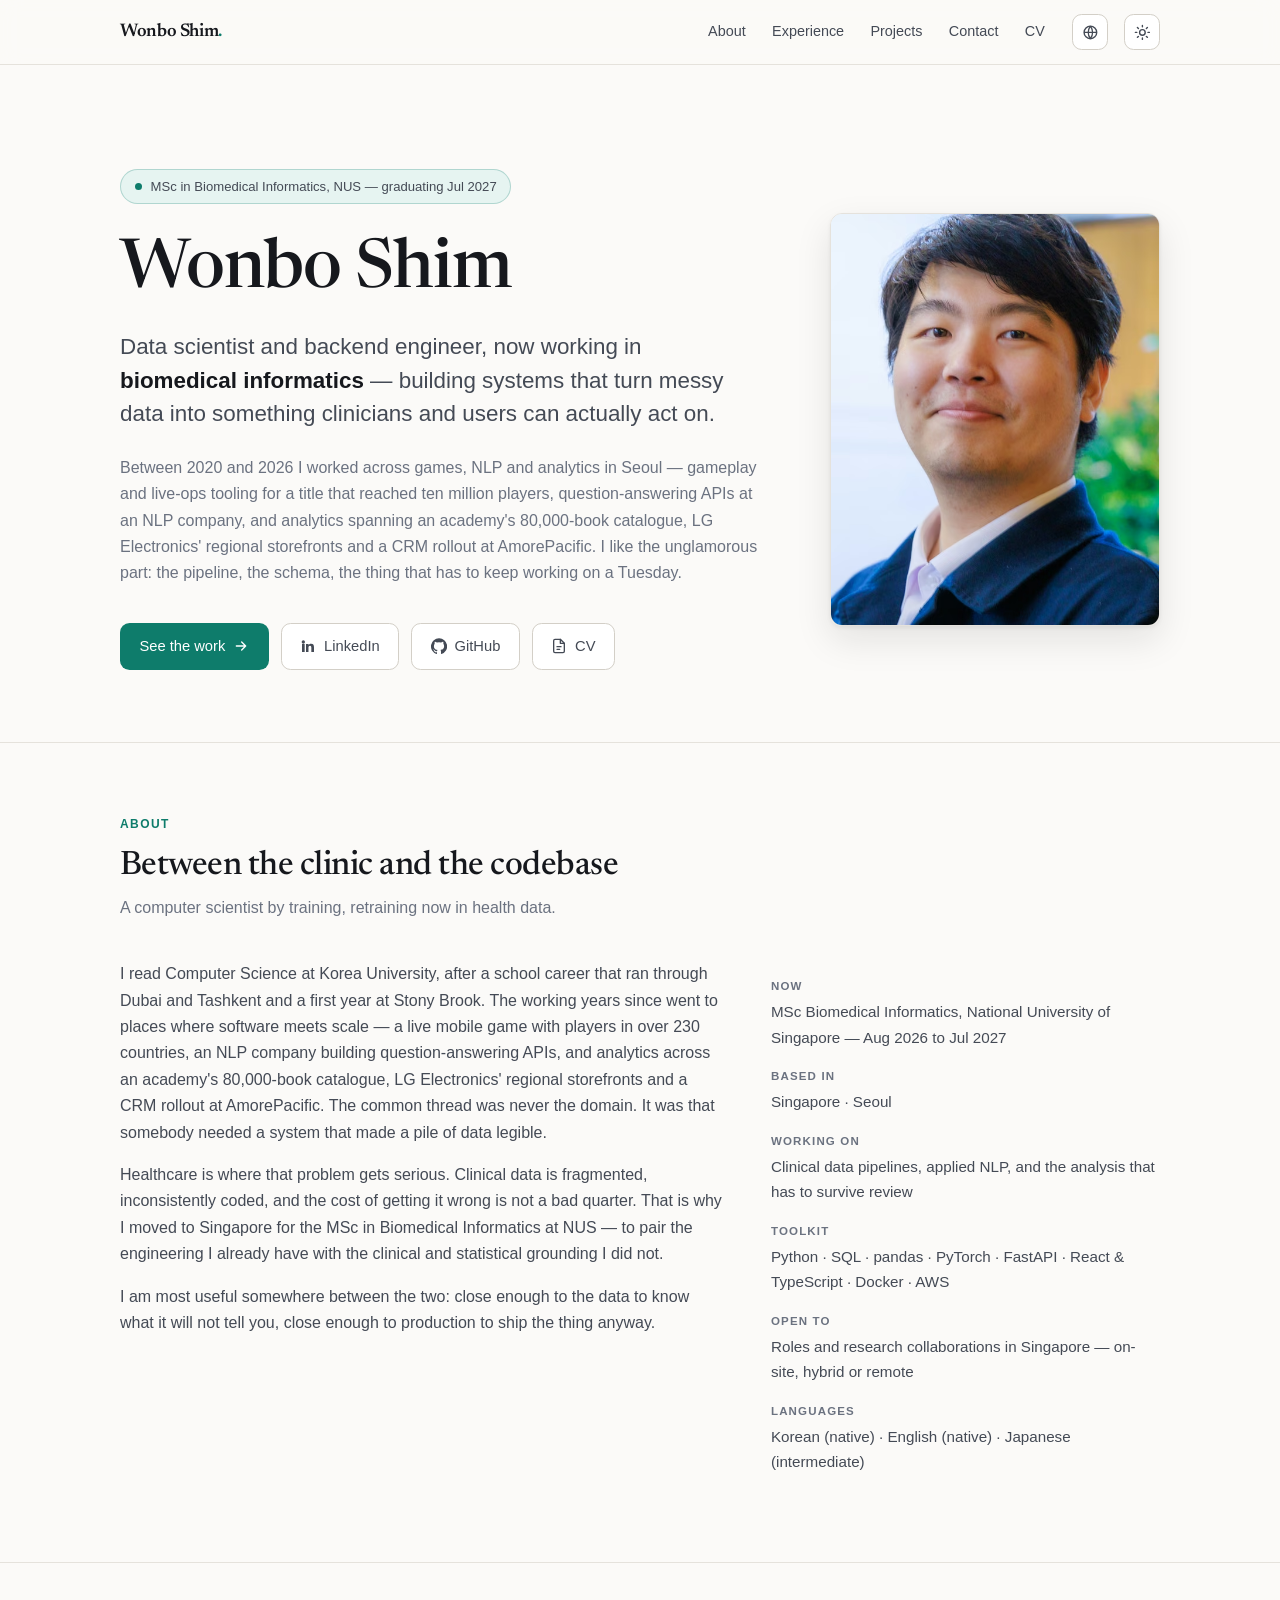
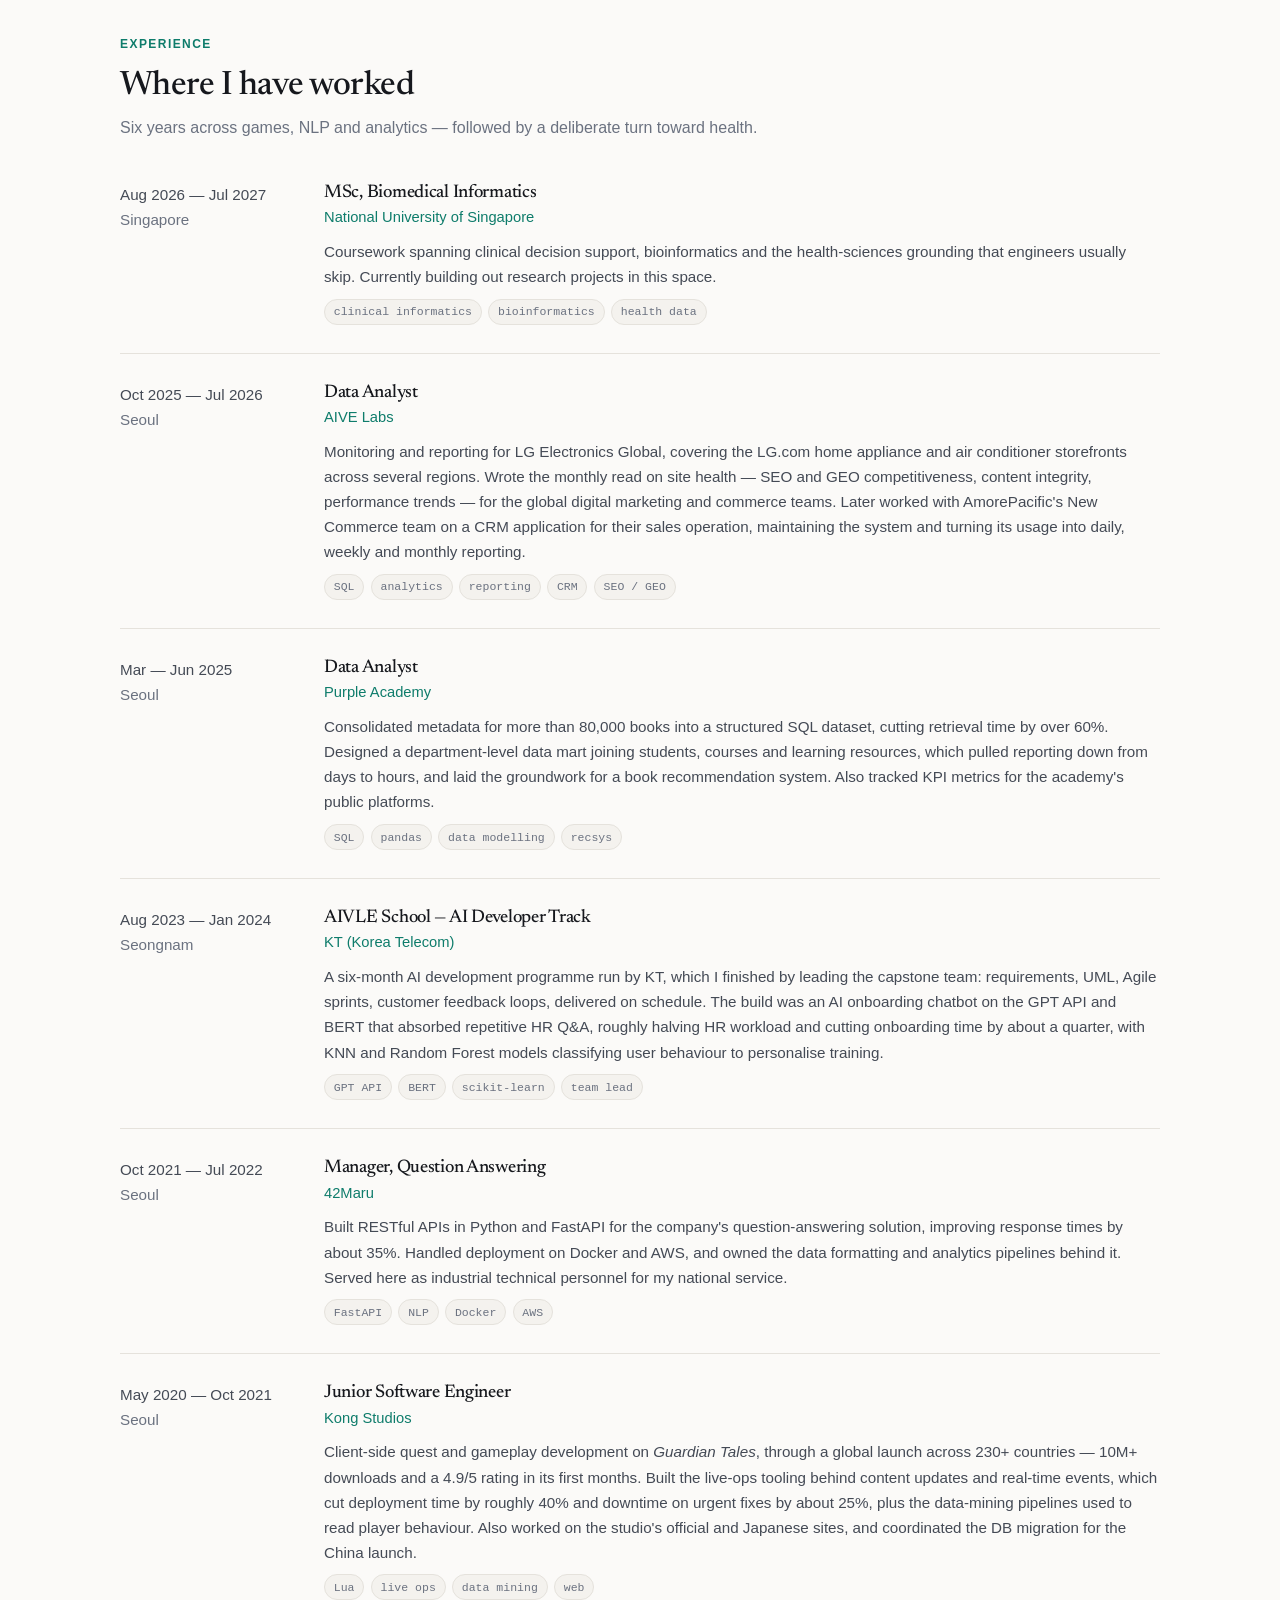
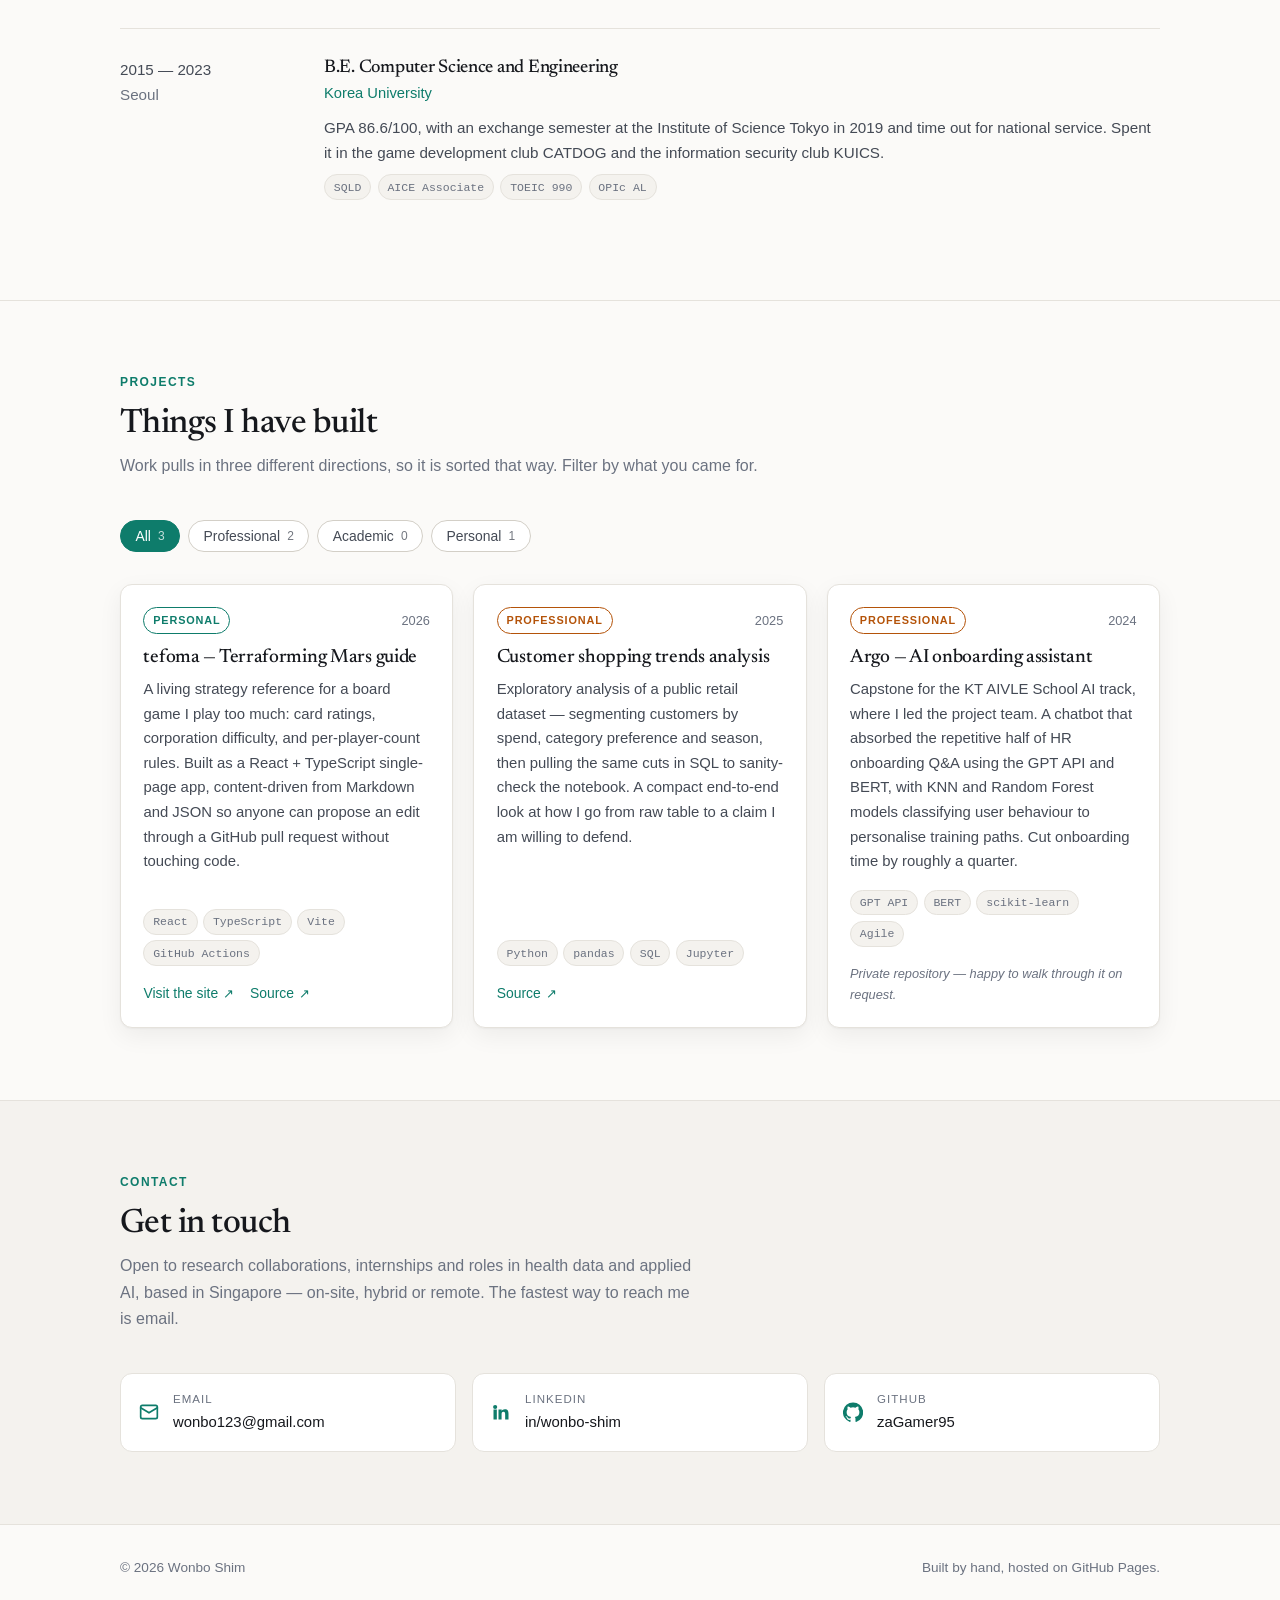
==== commit 88fadaf9: "Add the hero portrait and a share preview card The hero was text on the left with the right half of " ====
--- a/index.html
+++ b/index.html
@@ -17,7 +17,11 @@
 <meta property="og:url" content="https://wonbo.site/">
 <meta property="og:title" content="Wonbo Shim — Data Scientist &amp; Backend Engineer, Biomedical Informatics">
 <meta property="og:description" content="Data scientist and backend engineer, currently an MSc student in Biomedical Informatics at NUS. Projects, experience and contact.">
-<meta name="twitter:card" content="summary">
+<meta name="twitter:card" content="summary_large_image">
+<meta property="og:image" content="https://wonbo.site/images/og-card.jpg">
+<meta property="og:image:width" content="1200">
+<meta property="og:image:height" content="630">
+<meta property="og:image:alt" content="Wonbo Shim — Data Scientist &amp; Backend Engineer, MSc Biomedical Informatics, NUS">
 
 <link rel="icon" href="data:image/svg+xml,<svg xmlns='http://www.w3.org/2000/svg' viewBox='0 0 100 100'><rect width='100' height='100' rx='22' fill='%230e7c6b'/><text x='50' y='71' font-size='58' font-family='Georgia,serif' fill='white' text-anchor='middle'>W</text></svg>">
 
@@ -67,7 +71,8 @@
 
   <!-- ── hero ──────────────────────────────────────────── -->
   <section class="hero">
-    <div class="wrap">
+    <div class="wrap hero-grid">
+      <div class="hero-copy">
       <p class="hero-status">
         <span class="pulse" aria-hidden="true"></span>
         <span data-i18n="hero.status">MSc in Biomedical Informatics, NUS — graduating Jul 2027</span>
@@ -108,6 +113,22 @@
           <span data-i18n="nav.cv">CV</span>
         </a>
       </div>
+      </div>
+
+      <figure class="hero-portrait">
+        <picture>
+          <source type="image/avif" srcset="images/portrait-560.avif 560w, images/portrait-1120.avif 1120w"
+                  sizes="(max-width: 860px) 60vw, 330px">
+          <source type="image/webp" srcset="images/portrait-560.webp 560w, images/portrait-1120.webp 1120w"
+                  sizes="(max-width: 860px) 60vw, 330px">
+          <img src="images/portrait-560.jpg"
+               srcset="images/portrait-560.jpg 560w, images/portrait-1120.jpg 1120w"
+               sizes="(max-width: 860px) 60vw, 330px"
+               width="560" height="700"
+               fetchpriority="high" decoding="async"
+               alt="Wonbo Shim" data-i18n-attr="alt:hero.portraitAlt">
+        </picture>
+      </figure>
     </div>
   </section>
 
--- a/style.css
+++ b/style.css
@@ -546,3 +546,36 @@
 @media (max-width: 460px) {
   .site-nav { display: none; }
 }
+
+/* ============================================================
+   Hero portrait
+   ------------------------------------------------------------
+   Two columns on desktop: copy left, portrait right. Below the
+   breakpoint the photo moves above the text, sized so it never
+   pushes the name off the first screen.
+   ============================================================ */
+
+.hero-grid {
+  display: grid;
+  grid-template-columns: minmax(0, 1fr) 330px;
+  gap: clamp(2rem, 5vw, 4rem);
+  align-items: center;
+}
+
+.hero-portrait { margin: 0; }
+
+.hero-portrait img {
+  display: block;
+  width: 100%;
+  aspect-ratio: 4 / 5;
+  object-fit: cover;
+  border-radius: var(--radius);
+  border: 1px solid var(--line);
+  box-shadow: var(--shadow-lift);
+}
+
+@media (max-width: 860px) {
+  .hero-grid { grid-template-columns: 1fr; gap: 2rem; }
+  /* photo first, then the copy */
+  .hero-portrait { order: -1; width: min(62vw, 15rem); }
+}
